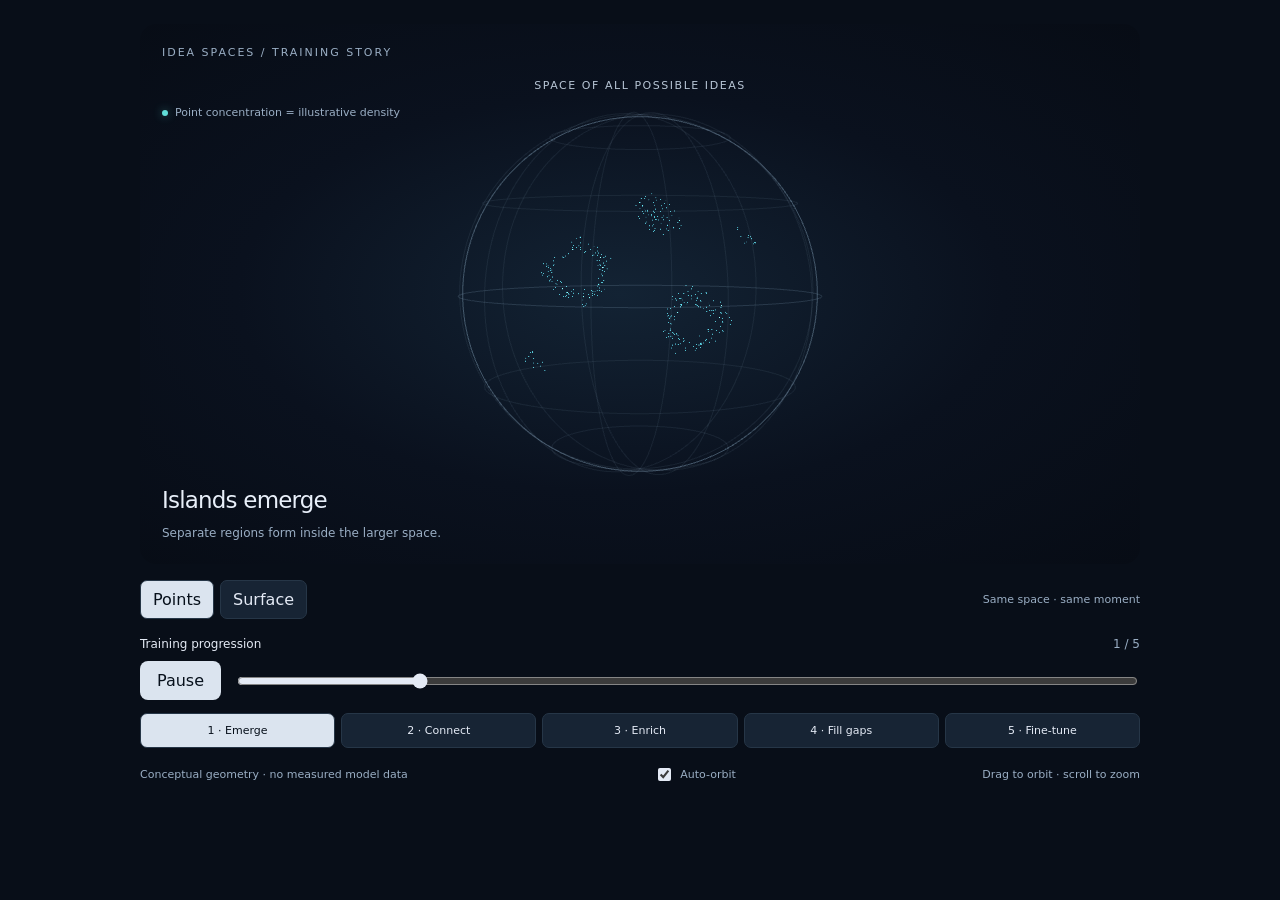
==== index.html @ 0f0f8c0e "Add interactive idea-space visualizer and training studies" ====
<!doctype html>
<html lang="en">
  <head>
    <meta charset="utf-8" />
    <meta name="viewport" content="width=device-width, initial-scale=1" />
    <title>Idea Space — a visual language for model reach</title>
    <meta
      name="description"
      content="An interactive 3D conceptual visualizer for model reach, training, and density. Explore a shared space through surfaces and point clouds."
    />
    <link rel="stylesheet" href="src/styles.css" />
  </head>
  <body>
    <div id="idea-study">
      <div class="stage" id="scene">
        <div class="eyebrow">Idea spaces / training story</div>
        <div class="universe-label">SPACE OF ALL POSSIBLE IDEAS</div>
        <div class="legend">
          <span class="key"
            ><i></i><span id="view-legend">Model space · points</span></span
          >
        </div>
        <div class="annotation" id="label-a" hidden></div>
        <div class="annotation" id="label-b" hidden></div>
        <div class="chapter" id="chapter">Islands of possibility</div>
        <div class="event" id="event">
          Separate regions emerge within the larger space.
        </div>
        <span class="sr" id="description"
          >One conceptual model space in two interchangeable views. Five
          chapters show islands emerging, regions connecting, density increasing
          at fixed reach, one hole filling while another remains, and selective
          expansion and contraction during fine-tuning. Switch views without
          changing the camera or training position. Density is represented by
          point concentration or surface brightness. Drag to orbit, scroll to
          zoom, or use arrow keys while the training slider is focused.</span
        >
      </div>
      <div class="controls">
        <div class="view-switch" role="group" aria-label="Representation">
          <button type="button" id="points-view" aria-pressed="true">
            Points</button
          ><button type="button" id="surface-view" aria-pressed="false">
            Surface</button
          ><span>Same space · same moment</span>
        </div>
        <div class="timeline-head">
          <label for="training">Training progression</label
          ><span id="phase" aria-live="polite">Early training</span>
        </div>
        <div class="transport">
          <button type="button" id="play">Pause</button
          ><input
            id="training"
            aria-label="Illustrative training progression"
            type="range"
            min="0"
            max="1000"
            value="240"
          />
        </div>
        <div class="chapters" role="group" aria-label="Training chapters">
          <button type="button" data-chapter="0">1 · Emerge</button
          ><button type="button" data-chapter="1">2 · Connect</button
          ><button type="button" data-chapter="2">3 · Enrich</button
          ><button type="button" data-chapter="3">4 · Fill gaps</button
          ><button type="button" data-chapter="4">5 · Fine-tune</button>
        </div>
        <div class="footer">
          <span>Conceptual geometry · no measured model data</span
          ><label><input type="checkbox" id="rotate" checked />Auto-orbit</label
          ><span>Drag to orbit · scroll to zoom</span>
        </div>
      </div>
    </div>
    <script src="vendor/three/three.min.js"></script>
    <script src="src/app.js"></script>
  </body>
</html>
---- src/styles.css ----
* {
  box-sizing: border-box;
}
body {
  margin: 0;
  font-family: Inter, ui-sans-serif, system-ui, sans-serif;
  color: var(--foreground, #e4eaf5);
  background: transparent;
}
button,
input {
  font: inherit;
}
#idea-study {
  --ink: #e8eff9;
  --quiet: #9aaec4;
  --line: #283747;
  color: var(--ink);
}
.stage {
  position: relative;
  height: 540px;
  overflow: hidden;
  border-radius: 16px;
  background: radial-gradient(
    ellipse at 48% 50%,
    #132334 0%,
    #0a111e 52%,
    #070c15 100%
  );
  padding: 20px;
}
.stage canvas {
  position: absolute;
  inset: 0;
  width: 100%;
  height: 100%;
  touch-action: none;
  cursor: grab;
}
.stage canvas:active {
  cursor: grabbing;
}
.eyebrow {
  position: absolute;
  top: 22px;
  left: 22px;
  font-size: 11px;
  letter-spacing: 0.18em;
  text-transform: uppercase;
  color: var(--quiet);
  pointer-events: none;
}
.chapter {
  position: absolute;
  left: 22px;
  bottom: 51px;
  font-size: 23px;
  font-weight: 500;
  letter-spacing: -0.035em;
  pointer-events: none;
}
.event {
  position: absolute;
  left: 22px;
  right: 22px;
  bottom: 24px;
  color: var(--quiet);
  font-size: 12px;
  pointer-events: none;
}
.universe-label {
  position: absolute;
  top: 55px;
  left: 0;
  right: 0;
  text-align: center;
  font-size: 11px;
  letter-spacing: 0.14em;
  color: #b7c5d5;
  pointer-events: none;
}
.legend {
  display: flex;
  gap: 17px;
  flex-wrap: wrap;
  position: absolute;
  left: 22px;
  top: 82px;
  font-size: 11px;
  color: var(--quiet);
  pointer-events: none;
}
.key {
  display: inline-flex;
  align-items: center;
  gap: 7px;
}
.key i {
  display: inline-block;
  width: 6px;
  height: 6px;
  background: #61ded8;
  border-radius: 50%;
  box-shadow: 0 0 10px #61ded877;
}
.view-switch {
  display: flex;
  gap: 6px;
  align-items: center;
  margin-bottom: 18px;
}
.view-switch button,
.chapters button {
  font: inherit;
  color: var(--foreground, #e4eaf5);
  background: var(--secondary, #172434);
  border: 1px solid var(--border, #263647);
  border-radius: 7px;
  padding: 9px 12px;
  cursor: pointer;
}
.view-switch button[aria-pressed="true"],
.chapters button[aria-pressed="true"] {
  background: var(--primary, #dbe4ef);
  color: var(--primary-foreground, #07101b);
}
.view-switch span {
  margin-left: auto;
  font-size: 11px;
  color: var(--muted-foreground, #95a3b6);
}
.chapters {
  display: flex;
  gap: 6px;
  flex-wrap: wrap;
  margin-top: 13px;
}
.chapters button {
  flex: 1;
  font-size: 11px;
  padding: 10px 8px;
  white-space: nowrap;
}
.annotation {
  position: absolute;
  pointer-events: none;
  font-size: 11px;
  padding: 5px 8px;
  border-radius: 5px;
  background: #0b1724e8;
  color: #d8eef7;
  transform: translate(-50%, -50%);
  border: 1px solid #45607488;
  white-space: nowrap;
}
.point-control {
  display: flex;
  gap: 14px;
  align-items: center;
  font-size: 12px;
  color: var(--foreground, #e4eaf5);
  margin-top: 18px;
}
.point-control input {
  flex: 1;
  min-width: 0;
  accent-color: var(--foreground, #dbe4ef);
}
.point-control span {
  font-variant-numeric: tabular-nums;
  min-width: 24px;
}
.density-control {
  display: flex;
  align-items: center;
  justify-content: space-between;
  gap: 10px;
  flex-wrap: wrap;
  font-size: 12px;
  margin-top: 17px;
  color: var(--foreground, #e4eaf5);
}
.density-control label {
  display: flex;
  gap: 6px;
  align-items: center;
}
.density-control span {
  color: var(--muted-foreground, #95a3b6);
  font-size: 11px;
}
.controls {
  padding: 16px 0 0;
  color: var(--foreground, #e4eaf5);
}
.timeline-head {
  display: flex;
  align-items: center;
  justify-content: space-between;
  gap: 12px;
  font-size: 12px;
  margin-bottom: 10px;
}
.timeline-head span:last-child {
  font-variant-numeric: tabular-nums;
  color: var(--muted-foreground, #95a3b6);
}
.transport {
  display: flex;
  gap: 14px;
  align-items: center;
}
.transport button {
  color: var(--primary-foreground, #0b111c);
  background: var(--primary, #dbe4ef);
  border: 0;
  border-radius: 8px;
  padding: 10px 14px;
  min-width: 81px;
  cursor: pointer;
}
.transport input {
  width: 100%;
  min-width: 0;
  accent-color: var(--foreground, #dbe4ef);
}
.ticks {
  display: flex;
  justify-content: space-between;
  margin: 9px 0 0 95px;
  color: var(--muted-foreground, #95a3b6);
  font-size: 11px;
}
.footer {
  display: flex;
  gap: 12px;
  justify-content: space-between;
  align-items: center;
  flex-wrap: wrap;
  color: var(--muted-foreground, #95a3b6);
  font-size: 11px;
  margin-top: 17px;
}
.footer label {
  display: flex;
  align-items: center;
  gap: 6px;
}
.footer input {
  accent-color: var(--foreground, #dbe4ef);
}
.error {
  position: absolute;
  inset: 140px 24px auto;
  line-height: 1.5;
}
.sr {
  position: absolute;
  width: 1px;
  height: 1px;
  overflow: hidden;
  clip: rect(0, 0, 0, 0);
}
@media (max-width: 440px) {
  .stage {
    height: 480px;
  }
  .chapter {
    font-size: 21px;
  }
  .event {
    bottom: 19px;
    max-width: 280px;
    line-height: 1.5;
  }
  .chapter {
    bottom: 65px;
  }
  .legend {
    top: 78px;
  }
  .universe-label {
    top: 51px;
  }
  .footer {
    gap: 9px;
  }
  .ticks {
    font-size: 10px;
  }
}

:root {
  color-scheme: dark;
  --background: #080e18;
  --foreground: #e4eaf5;
  --muted-foreground: #9aaec4;
  --primary: #dbe4ef;
  --primary-foreground: #07101b;
  --secondary: #172434;
  --border: #263647;
}
body {
  background: var(--background);
  padding: 24px 16px;
}
#idea-study {
  max-width: 1000px;
  margin: 0 auto;
}
@media (max-width: 440px) {
  body {
    padding: 12px 8px;
  }
}
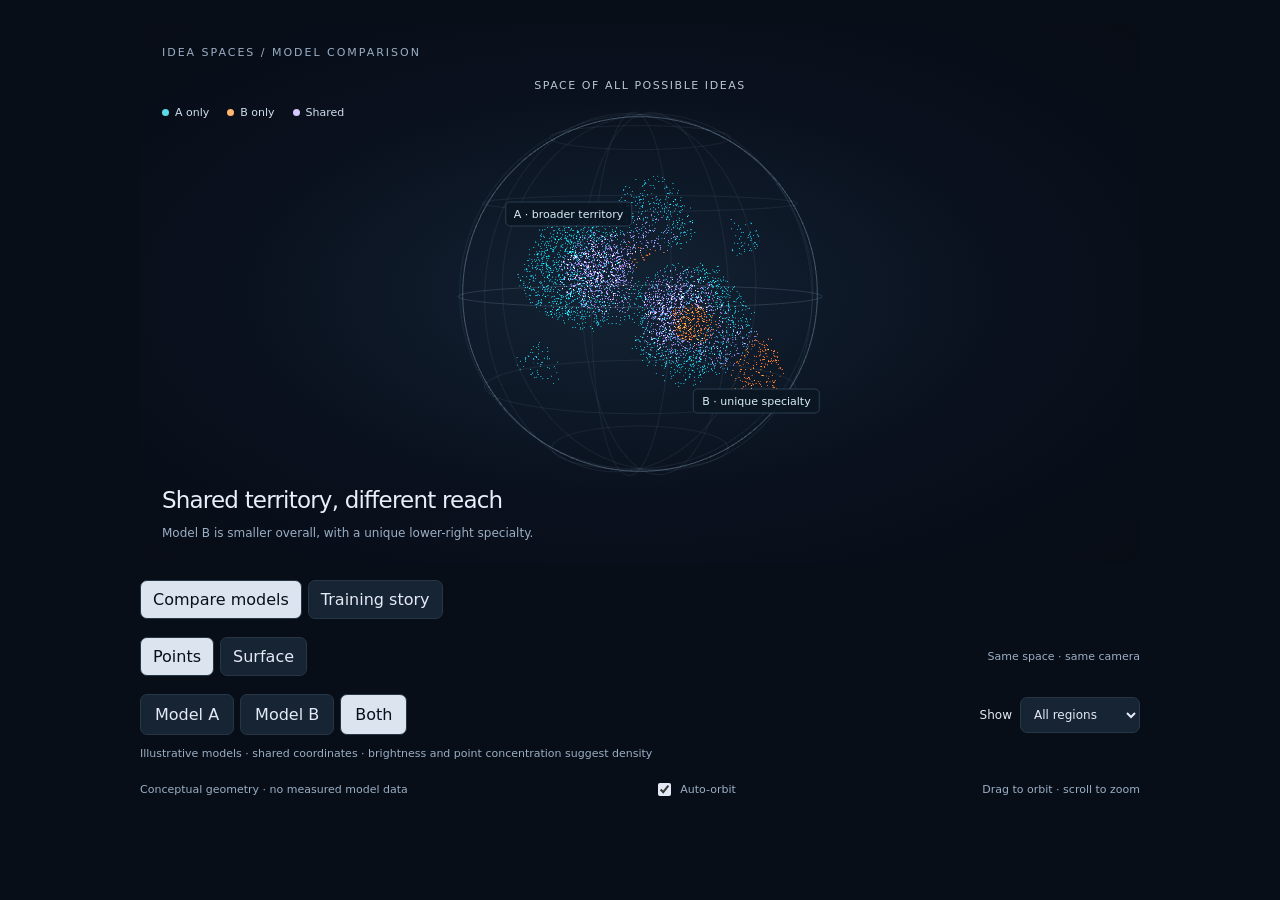
==== commit 09c27083: "Add model comparison with shared and unique idea regions" ====
--- a/index.html
+++ b/index.html
@@ -20,6 +20,11 @@
             ><i></i><span id="view-legend">Model space · points</span></span
           >
         </div>
+        <div class="model-legend" id="model-legend">
+          <span><i class="swatch-a"></i>A only</span
+          ><span><i class="swatch-b"></i>B only</span
+          ><span><i class="swatch-shared"></i>Shared</span>
+        </div>
         <div class="annotation" id="label-a" hidden></div>
         <div class="annotation" id="label-b" hidden></div>
         <div class="chapter" id="chapter">Islands of possibility</div>
@@ -27,7 +32,9 @@
           Separate regions emerge within the larger space.
         </div>
         <span class="sr" id="description"
-          >One conceptual model space in two interchangeable views. Five
+          >Compare two fictional models in Points or Surface views. Model A has
+          broader reach; Model B has a unique specialty. Filter shared reach or
+          either model’s unique territory. The training story offers five
           chapters show islands emerging, regions connecting, density increasing
           at fixed reach, one hole filling while another remains, and selective
           expansion and contraction during fine-tuning. Switch views without
@@ -37,34 +44,66 @@
         >
       </div>
       <div class="controls">
+        <div class="view-switch" role="group" aria-label="Experience">
+          <button type="button" id="comparison-mode" aria-pressed="true">
+            Compare models</button
+          ><button type="button" id="training-mode" aria-pressed="false">
+            Training story
+          </button>
+        </div>
         <div class="view-switch" role="group" aria-label="Representation">
           <button type="button" id="points-view" aria-pressed="true">
             Points</button
           ><button type="button" id="surface-view" aria-pressed="false">
             Surface</button
-          ><span>Same space · same moment</span>
+          ><span>Same space · same camera</span>
         </div>
-        <div class="timeline-head">
-          <label for="training">Training progression</label
-          ><span id="phase" aria-live="polite">Early training</span>
+        <div id="comparison-controls">
+          <div class="model-switch" role="group" aria-label="Model selection">
+            <button type="button" data-model="a" aria-pressed="false">
+              Model A</button
+            ><button type="button" data-model="b" aria-pressed="false">
+              Model B</button
+            ><button type="button" data-model="both" aria-pressed="true">
+              Both</button
+            ><label for="region-filter"
+              >Show
+              <select id="region-filter">
+                <option value="all">All regions</option>
+                <option value="2">Shared reach</option>
+                <option value="0">A only</option>
+                <option value="1">B only</option>
+              </select></label
+            >
+          </div>
+          <p class="comparison-note">
+            Illustrative models · shared coordinates · brightness and point
+            concentration suggest density
+          </p>
         </div>
-        <div class="transport">
-          <button type="button" id="play">Pause</button
-          ><input
-            id="training"
-            aria-label="Illustrative training progression"
-            type="range"
-            min="0"
-            max="1000"
-            value="240"
-          />
-        </div>
-        <div class="chapters" role="group" aria-label="Training chapters">
-          <button type="button" data-chapter="0">1 · Emerge</button
-          ><button type="button" data-chapter="1">2 · Connect</button
-          ><button type="button" data-chapter="2">3 · Enrich</button
-          ><button type="button" data-chapter="3">4 · Fill gaps</button
-          ><button type="button" data-chapter="4">5 · Fine-tune</button>
+        <div id="training-controls" hidden>
+          <div class="timeline-head">
+            <label for="training">Training progression</label
+            ><span id="phase" aria-live="polite">Early training</span>
+          </div>
+          <div class="transport">
+            <button type="button" id="play">Pause</button
+            ><input
+              id="training"
+              aria-label="Illustrative training progression"
+              type="range"
+              min="0"
+              max="1000"
+              value="160"
+            />
+          </div>
+          <div class="chapters" role="group" aria-label="Training chapters">
+            <button type="button" data-chapter="0">1 · Emerge</button
+            ><button type="button" data-chapter="1">2 · Connect</button
+            ><button type="button" data-chapter="2">3 · Enrich</button
+            ><button type="button" data-chapter="3">4 · Fill gaps</button
+            ><button type="button" data-chapter="4">5 · Fine-tune</button>
+          </div>
         </div>
         <div class="footer">
           <span>Conceptual geometry · no measured model data</span
@@ -74,6 +113,7 @@
       </div>
     </div>
     <script src="vendor/three/three.min.js"></script>
+    <script src="src/comparison.js"></script>
     <script src="src/app.js"></script>
   </body>
 </html>
--- a/src/styles.css
+++ b/src/styles.css
@@ -314,3 +314,92 @@
     padding: 12px 8px;
   }
 }
+[hidden] {
+  display: none !important;
+}
+.model-switch {
+  display: flex;
+  align-items: center;
+  gap: 6px;
+  flex-wrap: wrap;
+}
+.model-switch button {
+  border: 1px solid var(--border);
+  background: var(--secondary);
+  color: var(--foreground);
+  border-radius: 7px;
+  padding: 10px 14px;
+  cursor: pointer;
+}
+.model-switch button[aria-pressed="true"] {
+  background: var(--primary);
+  color: var(--primary-foreground);
+}
+.model-switch label {
+  margin-left: auto;
+  display: flex;
+  gap: 8px;
+  align-items: center;
+  font-size: 12px;
+}
+.model-switch select {
+  background: var(--secondary);
+  color: var(--foreground);
+  border: 1px solid var(--border);
+  border-radius: 7px;
+  padding: 9px;
+  font: inherit;
+}
+.comparison-note {
+  color: var(--muted-foreground);
+  font-size: 11px;
+  line-height: 1.5;
+}
+.model-legend {
+  position: absolute;
+  left: 22px;
+  top: 82px;
+  display: flex;
+  gap: 18px;
+  font-size: 11px;
+  color: #cfdeed;
+  pointer-events: none;
+}
+.model-legend span {
+  display: flex;
+  align-items: center;
+  gap: 6px;
+}
+.model-legend i {
+  width: 7px;
+  height: 7px;
+  border-radius: 50%;
+}
+.swatch-a {
+  background: #59dbe8;
+}
+.swatch-b {
+  background: #ffb66e;
+}
+.swatch-shared {
+  background: #d6c9ff;
+}
+@media (max-width: 440px) {
+  .model-switch label {
+    margin-left: 0;
+    width: 100%;
+    margin-top: 5px;
+  }
+  .model-legend {
+    top: 80px;
+  }
+  .stage .event {
+    max-width: 310px;
+  }
+  .stage .chapter {
+    font-size: 19px;
+  }
+  .view-switch {
+    flex-wrap: wrap;
+  }
+}
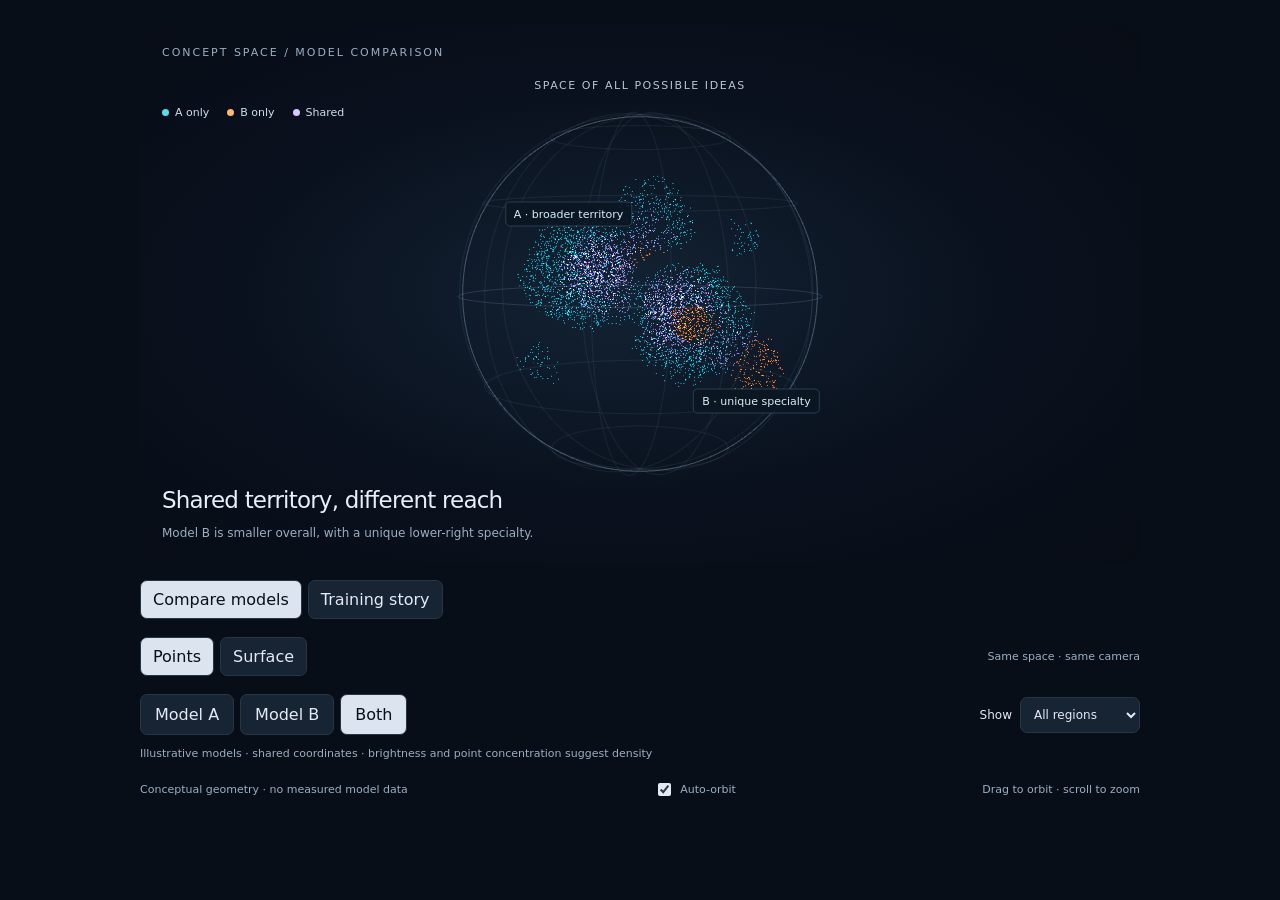
==== commit ce3337fb: "Rename project to Concept Space" ====
--- a/index.html
+++ b/index.html
@@ -3,7 +3,7 @@
   <head>
     <meta charset="utf-8" />
     <meta name="viewport" content="width=device-width, initial-scale=1" />
-    <title>Idea Space — a visual language for model reach</title>
+    <title>Concept Space — a visual language for model reach</title>
     <meta
       name="description"
       content="An interactive 3D conceptual visualizer for model reach, training, and density. Explore a shared space through surfaces and point clouds."
@@ -13,7 +13,7 @@
   <body>
     <div id="idea-study">
       <div class="stage" id="scene">
-        <div class="eyebrow">Idea spaces / training story</div>
+        <div class="eyebrow">Concept Space / training story</div>
         <div class="universe-label">SPACE OF ALL POSSIBLE IDEAS</div>
         <div class="legend">
           <span class="key"
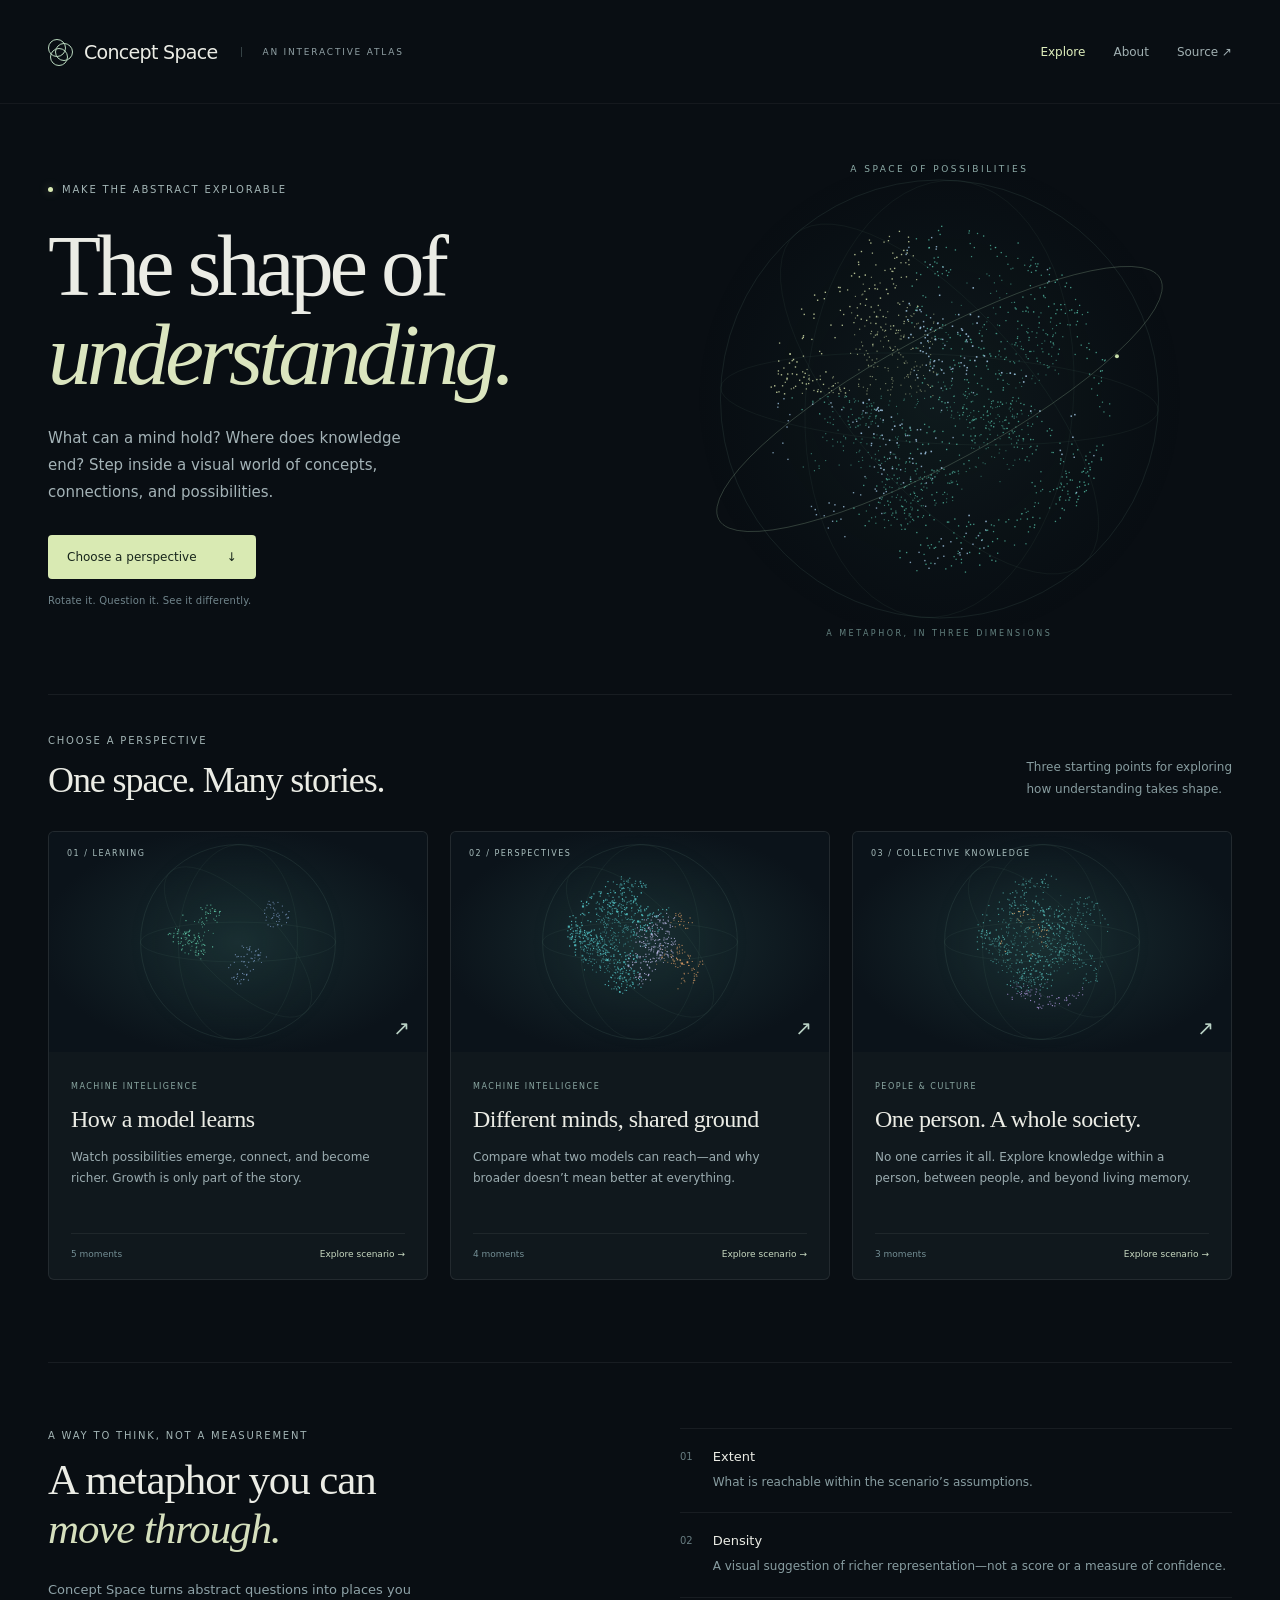
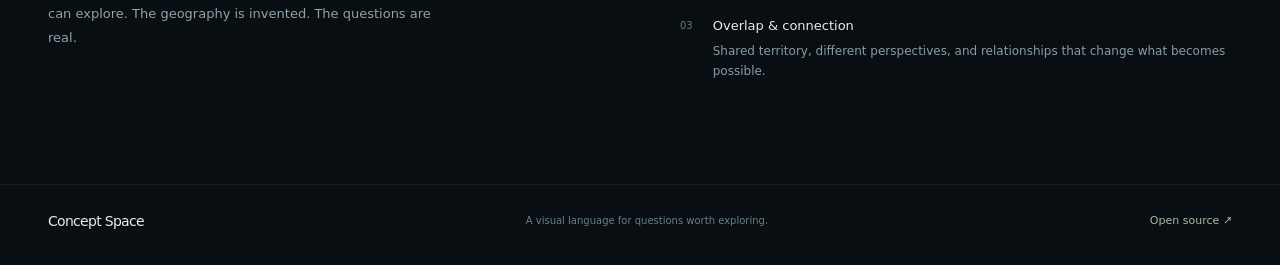
==== commit 983c5645: "Build the Concept Space exhibit with guided scenarios and collective knowledge" ====
--- a/index.html
+++ b/index.html
@@ -3,117 +3,407 @@
   <head>
     <meta charset="utf-8" />
     <meta name="viewport" content="width=device-width, initial-scale=1" />
-    <title>Concept Space — a visual language for model reach</title>
+    <meta name="theme-color" content="#090e13" />
+    <title>Concept Space — explore the shape of understanding</title>
     <meta
       name="description"
-      content="An interactive 3D conceptual visualizer for model reach, training, and density. Explore a shared space through surfaces and point clouds."
+      content="An interactive atlas of concepts, learning, and collective knowledge. Explore three-dimensional stories through surfaces and point clouds."
     />
     <link rel="stylesheet" href="src/styles.css" />
+    <link rel="stylesheet" href="src/site.css" />
   </head>
   <body>
-    <div id="idea-study">
-      <div class="stage" id="scene">
-        <div class="eyebrow">Concept Space / training story</div>
-        <div class="universe-label">SPACE OF ALL POSSIBLE IDEAS</div>
-        <div class="legend">
-          <span class="key"
-            ><i></i><span id="view-legend">Model space · points</span></span
+    <a class="skip-link" href="#main-content">Skip to content</a>
+    <header class="site-header">
+      <a href="#explore" class="brand" aria-label="Concept Space home"
+        ><span class="brand-mark" aria-hidden="true"><i></i><i></i><i></i></span
+        >Concept Space<span class="brand-note">AN INTERACTIVE ATLAS</span></a
+      >
+      <nav aria-label="Main navigation">
+        <a href="#explore" id="explore-nav" aria-current="page">Explore</a
+        ><a href="#about">About</a
+        ><a
+          href="https://github.com/shiftynick/concept-space"
+          target="_blank"
+          rel="noopener"
+          >Source <span aria-hidden="true">↗</span></a
+        >
+      </nav>
+    </header>
+    <main id="main-content">
+      <section id="explore-screen">
+        <div class="hero">
+          <div class="hero-copy">
+            <p class="kicker"><span></span>MAKE THE ABSTRACT EXPLORABLE</p>
+            <h1>The shape of<br /><em>understanding.</em></h1>
+            <p class="hero-deck">
+              What can a mind hold? Where does knowledge end? Step inside a
+              visual world of concepts, connections, and possibilities.
+            </p>
+            <a class="primary-link" href="#scenarios"
+              >Choose a perspective <span aria-hidden="true">↓</span></a
+            >
+            <p class="hero-note">Rotate it. Question it. See it differently.</p>
+          </div>
+          <div class="hero-art">
+            <canvas
+              id="hero-cloud"
+              role="img"
+              aria-label="A rotating conceptual universe of irregular luminous points"
+            ></canvas
+            ><span class="art-label">A SPACE OF POSSIBILITIES</span
+            ><span class="art-coordinate">A METAPHOR, IN THREE DIMENSIONS</span>
+          </div>
+        </div>
+        <section
+          class="collection"
+          id="scenarios"
+          aria-labelledby="collection-title"
+        >
+          <div class="section-heading">
+            <div>
+              <p class="kicker">CHOOSE A PERSPECTIVE</p>
+              <h2 id="collection-title">One space. Many stories.</h2>
+            </div>
+            <p>
+              Three starting points for exploring<br />how understanding takes
+              shape.
+            </p>
+          </div>
+          <div class="scenario-grid">
+            <a href="#training" class="scenario-card" data-scenario="training"
+              ><div class="card-art">
+                <canvas
+                  data-art="training"
+                  role="img"
+                  aria-label="Separate regions expanding and connecting"
+                ></canvas
+                ><span class="card-index">01 / LEARNING</span
+                ><span class="card-arrow" aria-hidden="true">↗</span>
+              </div>
+              <div class="card-copy">
+                <span class="card-domain">MACHINE INTELLIGENCE</span>
+                <h3>How a model learns</h3>
+                <p>
+                  Watch possibilities emerge, connect, and become richer. Growth
+                  is only part of the story.
+                </p>
+                <span class="card-meta"
+                  >5 moments <span>Explore scenario →</span></span
+                >
+              </div></a
+            >
+            <a
+              href="#comparison"
+              class="scenario-card"
+              data-scenario="comparison"
+              ><div class="card-art">
+                <canvas
+                  data-art="comparison"
+                  role="img"
+                  aria-label="Overlapping cyan and amber concept clouds"
+                ></canvas
+                ><span class="card-index">02 / PERSPECTIVES</span
+                ><span class="card-arrow" aria-hidden="true">↗</span>
+              </div>
+              <div class="card-copy">
+                <span class="card-domain">MACHINE INTELLIGENCE</span>
+                <h3>Different minds, shared ground</h3>
+                <p>
+                  Compare what two models can reach—and why broader doesn’t mean
+                  better at everything.
+                </p>
+                <span class="card-meta"
+                  >4 moments <span>Explore scenario →</span></span
+                >
+              </div></a
+            >
+            <a href="#society" class="scenario-card" data-scenario="society"
+              ><div class="card-art">
+                <canvas
+                  data-art="society"
+                  role="img"
+                  aria-label="An amber individual region within a larger teal collective cloud"
+                ></canvas
+                ><span class="card-index">03 / COLLECTIVE KNOWLEDGE</span
+                ><span class="card-arrow" aria-hidden="true">↗</span>
+              </div>
+              <div class="card-copy">
+                <span class="card-domain">PEOPLE &amp; CULTURE</span>
+                <h3>One person. A whole society.</h3>
+                <p>
+                  No one carries it all. Explore knowledge within a person,
+                  between people, and beyond living memory.
+                </p>
+                <span class="card-meta"
+                  >3 moments <span>Explore scenario →</span></span
+                >
+              </div></a
+            >
+          </div>
+        </section>
+        <section class="about-section" id="about" aria-labelledby="about-title">
+          <div>
+            <p class="kicker">A WAY TO THINK, NOT A MEASUREMENT</p>
+            <h2 id="about-title">
+              A metaphor you can<br /><em>move through.</em>
+            </h2>
+            <p>
+              Concept Space turns abstract questions into places you can
+              explore. The geography is invented. The questions are real.
+            </p>
+          </div>
+          <div class="reading-key">
+            <div>
+              <span>01</span>
+              <section>
+                <h3>Extent</h3>
+                <p>What is reachable within the scenario’s assumptions.</p>
+              </section>
+            </div>
+            <div>
+              <span>02</span>
+              <section>
+                <h3>Density</h3>
+                <p>
+                  A visual suggestion of richer representation—not a score or a
+                  measure of confidence.
+                </p>
+              </section>
+            </div>
+            <div>
+              <span>03</span>
+              <section>
+                <h3>Overlap &amp; connection</h3>
+                <p>
+                  Shared territory, different perspectives, and relationships
+                  that change what becomes possible.
+                </p>
+              </section>
+            </div>
+          </div>
+        </section>
+      </section>
+      <section id="viewer-screen" hidden aria-label="Scenario explorer">
+        <div class="viewer-heading">
+          <div>
+            <a class="back-link" href="#explore">← All perspectives</a>
+            <p class="kicker" id="scenario-category">MACHINE INTELLIGENCE</p>
+            <h1 id="scenario-title">How a model learns</h1>
+          </div>
+          <label class="scenario-picker"
+            >Change perspective<select id="scenario-picker">
+              <option value="training">How a model learns</option>
+              <option value="comparison">Different minds, shared ground</option>
+              <option value="society">One person. A whole society.</option>
+            </select></label
           >
         </div>
-        <div class="model-legend" id="model-legend">
-          <span><i class="swatch-a"></i>A only</span
-          ><span><i class="swatch-b"></i>B only</span
-          ><span><i class="swatch-shared"></i>Shared</span>
+        <div class="viewer-grid">
+          <div id="idea-study">
+            <div class="stage" id="scene">
+              <div class="eyebrow">Concept Space / training story</div>
+              <div class="universe-label">THE SPACE OF POSSIBLE CONCEPTS</div>
+              <div class="legend">
+                <span class="key"
+                  ><i></i
+                  ><span id="view-legend">Model space · points</span></span
+                >
+              </div>
+              <div class="model-legend" id="model-legend">
+                <span><i class="swatch-a"></i>A only</span
+                ><span><i class="swatch-b"></i>B only</span
+                ><span><i class="swatch-shared"></i>Shared</span>
+              </div>
+              <div class="annotation" id="label-a" hidden></div>
+              <div class="annotation" id="label-b" hidden></div>
+              <div class="chapter" id="chapter">Islands of possibility</div>
+              <div class="event" id="event">
+                Separate regions emerge within the larger space.
+              </div>
+              <span class="sr" id="description"
+                >Explore conceptual reach in Points or Surface views. Model
+                Training shows five illustrative changes during learning. Model
+                Comparison contrasts two fictional models. One Person / Society
+                separates individual knowledge, a living collective, and
+                external memory. The geometry is a metaphor, not measured data.
+                Drag to orbit, scroll to zoom, and use the labeled controls to
+                explore.</span
+              >
+            </div>
+            <div class="controls">
+              <div
+                class="view-switch"
+                role="group"
+                aria-label="Experience"
+                hidden
+              >
+                <button type="button" id="comparison-mode" aria-pressed="true">
+                  Compare models</button
+                ><button type="button" id="training-mode" aria-pressed="false">
+                  Training story
+                </button>
+              </div>
+              <div class="view-switch" role="group" aria-label="Representation">
+                <button type="button" id="points-view" aria-pressed="true">
+                  Points</button
+                ><button type="button" id="surface-view" aria-pressed="false">
+                  Surface</button
+                ><span>Same space · same camera</span>
+              </div>
+              <div id="comparison-controls">
+                <div
+                  class="model-switch"
+                  role="group"
+                  aria-label="Model selection"
+                >
+                  <button type="button" data-model="a" aria-pressed="false">
+                    Model A</button
+                  ><button type="button" data-model="b" aria-pressed="false">
+                    Model B</button
+                  ><button type="button" data-model="both" aria-pressed="true">
+                    Both</button
+                  ><label for="region-filter"
+                    >Show
+                    <select id="region-filter">
+                      <option value="all">All regions</option>
+                      <option value="2">Shared reach</option>
+                      <option value="0">A only</option>
+                      <option value="1">B only</option>
+                    </select></label
+                  >
+                </div>
+                <p class="comparison-note">
+                  Illustrative models · shared coordinates · brightness and
+                  point concentration suggest density
+                </p>
+              </div>
+              <div id="society-controls" hidden>
+                <div
+                  class="model-switch"
+                  role="group"
+                  aria-label="Knowledge scope"
+                >
+                  <button type="button" data-scope="person" aria-pressed="true">
+                    One person</button
+                  ><button
+                    type="button"
+                    data-scope="society"
+                    aria-pressed="false"
+                  >
+                    Society</button
+                  ><button type="button" data-scope="both" aria-pressed="false">
+                    Together
+                  </button>
+                </div>
+                <label class="memory-toggle"
+                  ><input id="external-memory" type="checkbox" />Include
+                  external memory
+                  <span>Records, tools &amp; institutions</span></label
+                >
+              </div>
+              <div id="training-controls" hidden>
+                <div class="timeline-head">
+                  <label for="training">Training progression</label
+                  ><span id="phase" aria-live="polite">Early training</span>
+                </div>
+                <div class="transport">
+                  <button type="button" id="play">Pause</button
+                  ><input
+                    id="training"
+                    aria-label="Illustrative training progression"
+                    type="range"
+                    min="0"
+                    max="1000"
+                    value="160"
+                  />
+                </div>
+                <div
+                  class="chapters"
+                  role="group"
+                  aria-label="Training chapters"
+                >
+                  <button type="button" data-chapter="0">1 · Emerge</button
+                  ><button type="button" data-chapter="1">2 · Connect</button
+                  ><button type="button" data-chapter="2">3 · Enrich</button
+                  ><button type="button" data-chapter="3">4 · Fill gaps</button
+                  ><button type="button" data-chapter="4">5 · Fine-tune</button>
+                </div>
+              </div>
+              <div class="footer">
+                <span>Illustrative, not measured</span
+                ><label
+                  ><input
+                    type="checkbox"
+                    id="rotate"
+                    checked
+                  />Auto-orbit</label
+                ><span>Drag to orbit · scroll to zoom</span>
+              </div>
+            </div>
+          </div>
+          <aside class="story-panel" aria-label="Scenario guide">
+            <div class="story-topline">
+              <span class="kicker">A GUIDED PERSPECTIVE</span
+              ><span id="story-count">01 / 05</span>
+            </div>
+            <h2 id="story-title">Islands emerge</h2>
+            <p id="story-copy"></p>
+            <div class="story-actions">
+              <button type="button" id="story-play" class="primary-link">
+                Play story <span aria-hidden="true">▶</span></button
+              ><button
+                type="button"
+                id="story-next"
+                class="next-button"
+                aria-label="Next story moment"
+              >
+                →
+              </button>
+            </div>
+            <div
+              id="story-steps"
+              class="story-steps"
+              role="group"
+              aria-label="Story moments"
+            ></div>
+            <div class="notice">
+              <span class="kicker">LOOK CLOSER</span>
+              <p id="story-notice"></p>
+            </div>
+            <button type="button" id="free-explore" class="text-button">
+              Explore freely ↗
+            </button>
+            <details class="assumptions">
+              <summary>How to read this scene</summary>
+              <p id="scenario-assumptions"></p>
+              <p>
+                These shapes are illustrative. Their sizes, positions, and
+                densities are not measurements.
+              </p>
+            </details>
+          </aside>
         </div>
-        <div class="annotation" id="label-a" hidden></div>
-        <div class="annotation" id="label-b" hidden></div>
-        <div class="chapter" id="chapter">Islands of possibility</div>
-        <div class="event" id="event">
-          Separate regions emerge within the larger space.
+        <div class="viewer-end">
+          <span>There’s more than one way to see it.</span
+          ><a href="#explore">Choose another perspective →</a>
         </div>
-        <span class="sr" id="description"
-          >Compare two fictional models in Points or Surface views. Model A has
-          broader reach; Model B has a unique specialty. Filter shared reach or
-          either model’s unique territory. The training story offers five
-          chapters show islands emerging, regions connecting, density increasing
-          at fixed reach, one hole filling while another remains, and selective
-          expansion and contraction during fine-tuning. Switch views without
-          changing the camera or training position. Density is represented by
-          point concentration or surface brightness. Drag to orbit, scroll to
-          zoom, or use arrow keys while the training slider is focused.</span
-        >
-      </div>
-      <div class="controls">
-        <div class="view-switch" role="group" aria-label="Experience">
-          <button type="button" id="comparison-mode" aria-pressed="true">
-            Compare models</button
-          ><button type="button" id="training-mode" aria-pressed="false">
-            Training story
-          </button>
-        </div>
-        <div class="view-switch" role="group" aria-label="Representation">
-          <button type="button" id="points-view" aria-pressed="true">
-            Points</button
-          ><button type="button" id="surface-view" aria-pressed="false">
-            Surface</button
-          ><span>Same space · same camera</span>
-        </div>
-        <div id="comparison-controls">
-          <div class="model-switch" role="group" aria-label="Model selection">
-            <button type="button" data-model="a" aria-pressed="false">
-              Model A</button
-            ><button type="button" data-model="b" aria-pressed="false">
-              Model B</button
-            ><button type="button" data-model="both" aria-pressed="true">
-              Both</button
-            ><label for="region-filter"
-              >Show
-              <select id="region-filter">
-                <option value="all">All regions</option>
-                <option value="2">Shared reach</option>
-                <option value="0">A only</option>
-                <option value="1">B only</option>
-              </select></label
-            >
-          </div>
-          <p class="comparison-note">
-            Illustrative models · shared coordinates · brightness and point
-            concentration suggest density
-          </p>
-        </div>
-        <div id="training-controls" hidden>
-          <div class="timeline-head">
-            <label for="training">Training progression</label
-            ><span id="phase" aria-live="polite">Early training</span>
-          </div>
-          <div class="transport">
-            <button type="button" id="play">Pause</button
-            ><input
-              id="training"
-              aria-label="Illustrative training progression"
-              type="range"
-              min="0"
-              max="1000"
-              value="160"
-            />
-          </div>
-          <div class="chapters" role="group" aria-label="Training chapters">
-            <button type="button" data-chapter="0">1 · Emerge</button
-            ><button type="button" data-chapter="1">2 · Connect</button
-            ><button type="button" data-chapter="2">3 · Enrich</button
-            ><button type="button" data-chapter="3">4 · Fill gaps</button
-            ><button type="button" data-chapter="4">5 · Fine-tune</button>
-          </div>
-        </div>
-        <div class="footer">
-          <span>Conceptual geometry · no measured model data</span
-          ><label><input type="checkbox" id="rotate" checked />Auto-orbit</label
-          ><span>Drag to orbit · scroll to zoom</span>
-        </div>
-      </div>
-    </div>
+      </section>
+    </main>
+    <footer class="site-footer">
+      <a class="brand" href="#explore">Concept Space</a
+      ><span>A visual language for questions worth exploring.</span
+      ><a
+        href="https://github.com/shiftynick/concept-space"
+        target="_blank"
+        rel="noopener"
+        >Open source ↗</a
+      >
+    </footer>
     <script src="vendor/three/three.min.js"></script>
     <script src="src/comparison.js"></script>
+    <script src="src/society.js"></script>
     <script src="src/app.js"></script>
+    <script src="src/site.js"></script>
   </body>
 </html>
--- a/src/site.css
+++ b/src/site.css
@@ -0,0 +1,1211 @@
+:root {
+  --background: #090e13;
+  --foreground: #ebece5;
+  --muted-foreground: #92a5ab;
+  --primary: #d9eab3;
+  --primary-foreground: #152018;
+  --secondary: #152128;
+  --border: #2b383b;
+  --serif: Georgia, "Times New Roman", serif;
+}
+html {
+  scroll-behavior: smooth;
+  scroll-padding-top: 30px;
+}
+body {
+  padding: 0;
+  background: var(--background);
+  color: var(--foreground);
+  font-family: Inter, ui-sans-serif, system-ui, sans-serif;
+  -webkit-font-smoothing: antialiased;
+}
+a {
+  color: inherit;
+  text-decoration: none;
+}
+button,
+select,
+input {
+  font: inherit;
+}
+button,
+a,
+input,
+select,
+summary {
+  -webkit-tap-highlight-color: transparent;
+}
+button:focus-visible,
+a:focus-visible,
+input:focus-visible,
+select:focus-visible,
+summary:focus-visible {
+  outline: 2px solid #d9eab3;
+  outline-offset: 5px;
+}
+.skip-link {
+  position: absolute;
+  left: 20px;
+  top: -60px;
+  z-index: 20;
+  background: #d9eab3;
+  color: #152018;
+  padding: 12px;
+}
+.skip-link:focus {
+  top: 10px;
+}
+.site-header,
+main,
+.site-footer {
+  max-width: 1320px;
+  margin: auto;
+  padding-left: 48px;
+  padding-right: 48px;
+}
+.site-header {
+  height: 104px;
+  display: flex;
+  justify-content: space-between;
+  align-items: center;
+  border-bottom: 1px solid #ffffff0c;
+}
+.brand {
+  display: flex;
+  align-items: center;
+  gap: 12px;
+  font-size: 19px;
+  font-weight: 500;
+  letter-spacing: -0.7px;
+}
+.brand-note {
+  margin-left: 12px;
+  padding-left: 20px;
+  border-left: 1px solid #354245;
+  font-size: 9px;
+  letter-spacing: 1.8px;
+  color: #90a0a4;
+  font-weight: 400;
+}
+.brand-mark {
+  position: relative;
+  width: 24px;
+  height: 25px;
+  display: inline-block;
+}
+.brand-mark i {
+  position: absolute;
+  border: 1px solid #b9d8be;
+  width: 18px;
+  height: 18px;
+  border-radius: 50%;
+  left: 0;
+  top: 0;
+}
+.brand-mark i:nth-child(2) {
+  left: 7px;
+  top: 4px;
+}
+.brand-mark i:nth-child(3) {
+  left: 2px;
+  top: 9px;
+}
+.site-header nav {
+  display: flex;
+  gap: 28px;
+  font-size: 12px;
+  color: #a1b0b2;
+}
+.site-header nav a:hover {
+  color: #ecf2df;
+}
+.site-header nav [aria-current] {
+  color: #dfefbd;
+}
+.hero {
+  display: grid;
+  grid-template-columns: 1.04fr 1fr;
+  min-height: 590px;
+  align-items: center;
+  position: relative;
+}
+.hero-copy {
+  position: relative;
+  z-index: 1;
+  padding: 58px 0;
+}
+.kicker {
+  font-size: 10px;
+  line-height: 1.5;
+  letter-spacing: 1.8px;
+  font-weight: 500;
+  color: #a3b5b5;
+  text-transform: uppercase;
+}
+.hero .kicker {
+  display: flex;
+  gap: 9px;
+  align-items: center;
+}
+.hero .kicker span {
+  height: 5px;
+  width: 5px;
+  background: #d9eab3;
+  border-radius: 50%;
+  box-shadow: 0 0 10px #d9eab360;
+}
+h1,
+h2,
+h3,
+p {
+  margin-top: 0;
+}
+.hero h1 {
+  font-family: var(--serif);
+  font-weight: 400;
+  font-size: clamp(52px, 6.8vw, 91px);
+  line-height: 1.02;
+  letter-spacing: -4.4px;
+  margin: 25px 0 25px;
+}
+.hero h1 em {
+  font-weight: 400;
+  color: #dbe5bf;
+}
+.hero-deck {
+  font-size: 15px;
+  line-height: 1.8;
+  color: #a4b3b7;
+  max-width: 380px;
+  margin-bottom: 29px;
+}
+.primary-link {
+  display: inline-flex;
+  align-items: center;
+  justify-content: space-between;
+  gap: 30px;
+  background: #d9eab3;
+  color: #17251b;
+  border: 1px solid transparent;
+  border-radius: 4px;
+  padding: 14px 18px;
+  font-size: 12px;
+  cursor: pointer;
+  transition:
+    background 0.2s,
+    transform 0.2s;
+}
+.primary-link:hover {
+  background: #ecf6d4;
+  transform: translateY(-1px);
+}
+.hero-note {
+  color: #71858c;
+  font-size: 10px;
+  margin-top: 16px;
+  letter-spacing: 0.2px;
+}
+.hero-art {
+  position: relative;
+  height: 520px;
+  margin-right: -30px;
+  margin-left: -35px;
+}
+.hero-art canvas {
+  width: 100%;
+  height: 100%;
+  display: block;
+}
+.art-label,
+.art-coordinate {
+  position: absolute;
+  left: 0;
+  right: 0;
+  text-align: center;
+  pointer-events: none;
+  color: #8daba7;
+  font-size: 9px;
+  letter-spacing: 2.5px;
+}
+.art-label {
+  top: 25px;
+}
+.art-coordinate {
+  bottom: 21px;
+  font-size: 8px;
+  color: #63817f;
+}
+.collection {
+  padding: 38px 0 82px;
+  border-top: 1px solid #ffffff10;
+}
+.section-heading {
+  display: flex;
+  justify-content: space-between;
+  align-items: end;
+  gap: 30px;
+  margin-bottom: 30px;
+}
+.section-heading h2,
+.about-section h2 {
+  font-family: var(--serif);
+  font-weight: 400;
+  font-size: 36px;
+  letter-spacing: -1.1px;
+  margin: 12px 0 0;
+  line-height: 1.15;
+}
+.section-heading > p {
+  font-size: 12px;
+  line-height: 1.8;
+  color: #879c9f;
+  margin-bottom: 1px;
+}
+.scenario-grid {
+  display: grid;
+  grid-template-columns: repeat(3, minmax(0, 1fr));
+  gap: 22px;
+}
+.scenario-card {
+  display: block;
+  border: 1px solid #ffffff14;
+  border-radius: 6px;
+  overflow: hidden;
+  background: #10181d;
+  transition:
+    border-color 0.2s,
+    transform 0.2s;
+}
+.scenario-card:hover {
+  transform: translateY(-5px);
+  border-color: #8fa38277;
+}
+.card-art {
+  position: relative;
+  height: 220px;
+  background: radial-gradient(ellipse at 50% 50%, #182c30, #0b131a 74%);
+  overflow: hidden;
+}
+.card-art canvas {
+  width: 100%;
+  height: 100%;
+  display: block;
+}
+.card-index {
+  position: absolute;
+  top: 17px;
+  left: 18px;
+  font-size: 8px;
+  letter-spacing: 1.5px;
+  color: #a9bfbe;
+}
+.card-arrow {
+  position: absolute;
+  right: 17px;
+  bottom: 12px;
+  color: #bad2c5;
+  font-size: 20px;
+}
+.card-copy {
+  padding: 22px 22px 20px;
+}
+.card-domain {
+  color: #8aa7a2;
+  font-size: 8px;
+  letter-spacing: 1.5px;
+}
+.card-copy h3 {
+  font-family: var(--serif);
+  font-size: 24px;
+  letter-spacing: -0.5px;
+  line-height: 1.15;
+  font-weight: 400;
+  margin: 13px 0;
+}
+.card-copy p {
+  font-size: 12px;
+  color: #9bacb0;
+  line-height: 1.75;
+  min-height: 63px;
+  margin-bottom: 23px;
+}
+.card-meta {
+  border-top: 1px solid #ffffff10;
+  padding-top: 15px;
+  display: flex;
+  align-items: center;
+  justify-content: space-between;
+  gap: 8px;
+  font-size: 9px;
+  color: #738e94;
+}
+.card-meta > span {
+  color: #c8d9c1;
+}
+.about-section {
+  display: grid;
+  grid-template-columns: 1fr 1fr;
+  gap: 80px;
+  padding: 65px 0 82px;
+  border-top: 1px solid #ffffff10;
+}
+.about-section h2 {
+  font-size: 43px;
+  margin-bottom: 24px;
+}
+.about-section em {
+  color: #d5dfbd;
+  font-weight: 400;
+}
+.about-section > div > p:last-child {
+  color: #8fa3a8;
+  line-height: 1.85;
+  font-size: 13px;
+  max-width: 385px;
+}
+.reading-key > div {
+  display: flex;
+  gap: 20px;
+  border-top: 1px solid #ffffff10;
+  padding: 20px 0;
+}
+.reading-key > div > span {
+  font-size: 10px;
+  color: #677c80;
+  padding-top: 2px;
+}
+.reading-key h3 {
+  font-size: 13px;
+  font-weight: 500;
+  margin-bottom: 8px;
+}
+.reading-key p {
+  font-size: 12px;
+  line-height: 1.7;
+  color: #889da1;
+  margin: 0;
+}
+.site-footer {
+  display: flex;
+  align-items: center;
+  justify-content: space-between;
+  gap: 20px;
+  border-top: 1px solid #ffffff10;
+  padding-top: 28px;
+  padding-bottom: 36px;
+}
+.site-footer .brand {
+  font-size: 14px;
+}
+.site-footer > span {
+  color: #687f86;
+  font-size: 10px;
+}
+.site-footer > a:last-child {
+  color: #a9bba9;
+  font-size: 11px;
+}
+/* The exhibit puts the scene first, with a quiet narrative rail. */
+.viewer-heading {
+  display: flex;
+  justify-content: space-between;
+  gap: 24px;
+  align-items: end;
+  padding: 32px 0 28px;
+}
+.back-link {
+  color: #8fa5aa;
+  font-size: 11px;
+  display: inline-block;
+  margin-bottom: 27px;
+}
+.viewer-heading h1 {
+  font-family: var(--serif);
+  font-size: 43px;
+  letter-spacing: -1.4px;
+  line-height: 1.08;
+  font-weight: 400;
+  margin: 8px 0 0;
+}
+.viewer-heading .kicker {
+  font-size: 9px;
+  margin: 0;
+}
+.scenario-picker {
+  display: flex;
+  flex-direction: column;
+  gap: 8px;
+  font-size: 9px;
+  letter-spacing: 0.8px;
+  color: #799296;
+}
+.scenario-picker select {
+  background: #111d23;
+  border: 1px solid #2a3e43;
+  color: #c5d6d4;
+  border-radius: 4px;
+  padding: 11px;
+  font-size: 11px;
+  max-width: 230px;
+}
+.viewer-grid {
+  display: grid;
+  grid-template-columns: minmax(0, 1fr) 278px;
+  gap: 28px;
+  align-items: start;
+}
+#idea-study {
+  max-width: none;
+  min-width: 0;
+  width: 100%;
+  margin: 0;
+}
+.stage {
+  height: 550px;
+  border-radius: 6px;
+  background: radial-gradient(
+    ellipse at 50% 46%,
+    #142831 0,
+    #0c151d 65%,
+    #0a1219 100%
+  );
+  border: 1px solid #203039;
+  padding: 20px;
+}
+.stage .eyebrow {
+  font-size: 8px;
+  top: 20px;
+  left: 20px;
+  letter-spacing: 1.4px;
+}
+.stage .universe-label {
+  top: 49px;
+  font-size: 8px;
+  color: #7c9ba1;
+  letter-spacing: 1.8px;
+}
+.stage .legend,
+.stage .model-legend {
+  top: 72px;
+  left: 20px;
+  gap: 12px;
+  font-size: 9px;
+  flex-wrap: wrap;
+}
+.stage .chapter {
+  font-family: var(--serif);
+  font-size: 25px;
+  bottom: 51px;
+  left: 22px;
+  letter-spacing: -0.7px;
+}
+.stage .event {
+  font-size: 10px;
+  line-height: 1.6;
+  bottom: 20px;
+  color: #93adb3;
+  max-width: none;
+}
+.annotation {
+  font-size: 9px;
+  padding: 4px 7px;
+  background: #0a1723dc;
+  border: 1px solid #45607466;
+}
+.controls {
+  padding-top: 17px;
+}
+.controls .view-switch {
+  margin-bottom: 16px;
+  gap: 5px;
+}
+.view-switch button,
+.model-switch button {
+  font-size: 10px;
+  border-radius: 4px;
+  padding: 10px 14px;
+  min-height: 36px;
+}
+.view-switch span {
+  font-size: 9px;
+}
+.model-switch {
+  gap: 5px;
+}
+.model-switch label {
+  font-size: 10px;
+}
+.model-switch select {
+  font-size: 10px;
+  min-height: 36px;
+  border-radius: 4px;
+}
+.comparison-note {
+  font-size: 9px;
+  line-height: 1.7;
+  max-width: 530px;
+  margin-top: 11px;
+}
+.timeline-head {
+  font-size: 10px;
+}
+.transport button {
+  border-radius: 4px;
+  font-size: 10px;
+  min-width: 65px;
+  padding: 11px;
+}
+.transport input {
+  accent-color: #d9eab3;
+}
+.chapters {
+  display: none;
+}
+.footer {
+  font-size: 9px;
+  margin: 14px 0;
+  gap: 9px;
+}
+.footer label {
+  gap: 4px;
+}
+.memory-toggle {
+  font-size: 11px;
+  display: flex;
+  gap: 7px;
+  align-items: center;
+  flex-wrap: wrap;
+  margin-top: 14px;
+  color: #d1ded8;
+}
+.memory-toggle span {
+  font-size: 9px;
+  color: #79929a;
+  margin-left: auto;
+}
+.story-panel {
+  padding: 24px 0 0;
+  border-top: 1px solid #45594d;
+}
+.story-topline {
+  display: flex;
+  gap: 8px;
+  justify-content: space-between;
+  align-items: center;
+}
+.story-topline .kicker {
+  font-size: 8px;
+  letter-spacing: 1.3px;
+}
+.story-topline > span:last-child {
+  font-size: 9px;
+  color: #8ca088;
+  font-variant-numeric: tabular-nums;
+}
+.story-panel h2 {
+  font-family: var(--serif);
+  font-size: 28px;
+  line-height: 1.15;
+  font-weight: 400;
+  margin: 25px 0 15px;
+  letter-spacing: -0.6px;
+}
+.story-panel > p {
+  font-size: 12px;
+  line-height: 1.9;
+  color: #a2b4b5;
+  min-height: 105px;
+  margin-bottom: 24px;
+}
+.story-actions {
+  display: flex;
+  gap: 8px;
+}
+.story-actions .primary-link {
+  flex: 1;
+  font-size: 10px;
+  padding: 12px 14px;
+}
+.next-button {
+  width: 42px;
+  background: #162229;
+  color: #d3dfd2;
+  border: 1px solid #304047;
+  border-radius: 4px;
+  cursor: pointer;
+}
+.story-steps {
+  margin: 23px 0;
+}
+.story-step {
+  display: flex;
+  gap: 10px;
+  align-items: center;
+  width: 100%;
+  border: 0;
+  border-bottom: 1px solid #ffffff0a;
+  border-radius: 0;
+  background: transparent;
+  color: #839ca1;
+  text-align: left;
+  padding: 11px 0;
+  font-size: 10px;
+  cursor: pointer;
+}
+.story-step span {
+  font-size: 8px;
+  color: #4d6970;
+  min-width: 17px;
+  font-variant-numeric: tabular-nums;
+}
+.story-step[aria-pressed="true"] {
+  color: #d6e5b9;
+}
+.story-step[aria-pressed="true"] span {
+  color: #d6e5b9;
+}
+.notice {
+  padding: 15px;
+  border-left: 1px solid #78895d;
+  background: #bed99a06;
+}
+.notice .kicker {
+  font-size: 8px;
+  letter-spacing: 1.4px;
+  color: #b4c59e;
+}
+.notice p {
+  font-size: 11px;
+  line-height: 1.8;
+  margin: 10px 0 0;
+  color: #8fa7a9;
+}
+.text-button {
+  border: 0;
+  background: transparent;
+  color: #c4d6c0;
+  font-size: 10px;
+  padding: 18px 0;
+  cursor: pointer;
+}
+.assumptions {
+  border-top: 1px solid #ffffff14;
+  padding-top: 16px;
+  font-size: 10px;
+  color: #879fa3;
+  line-height: 1.8;
+}
+.assumptions summary {
+  cursor: pointer;
+  color: #b4c5c3;
+}
+.assumptions p {
+  margin-top: 12px;
+}
+.viewer-end {
+  display: flex;
+  justify-content: space-between;
+  gap: 15px;
+  padding: 33px 0 50px;
+  margin-top: 25px;
+  border-top: 1px solid #ffffff10;
+  font-size: 11px;
+  color: #748f93;
+}
+.viewer-end a {
+  color: #bfceb7;
+}
+@media (min-width: 1250px) {
+  .stage {
+    height: 600px;
+  }
+}
+@media (max-width: 1000px) {
+  .site-header,
+  main,
+  .site-footer {
+    padding-left: 28px;
+    padding-right: 28px;
+  }
+  .brand-note {
+    display: none;
+  }
+  .hero h1 {
+    font-size: 67px;
+    letter-spacing: -3.2px;
+  }
+  .hero {
+    min-height: 525px;
+  }
+  .hero-art {
+    height: 450px;
+    margin-right: -20px;
+    margin-left: -60px;
+  }
+  .hero-deck {
+    max-width: 320px;
+    font-size: 13px;
+  }
+  .scenario-grid {
+    gap: 14px;
+  }
+  .card-art {
+    height: 180px;
+  }
+  .card-copy {
+    padding: 18px 16px;
+  }
+  .card-copy h3 {
+    font-size: 21px;
+  }
+  .card-copy p {
+    min-height: 84px;
+    font-size: 11px;
+  }
+  .viewer-grid {
+    grid-template-columns: minmax(0, 1fr) 235px;
+    gap: 20px;
+  }
+  .stage {
+    height: 500px;
+  }
+  .story-panel {
+    padding-top: 18px;
+  }
+  .viewer-heading h1 {
+    font-size: 35px;
+  }
+  .scenario-picker select {
+    max-width: 180px;
+  }
+  .stage .chapter {
+    font-size: 23px;
+  }
+  .model-switch label {
+    margin-left: 0;
+    width: 100%;
+    margin-top: 5px;
+  }
+  .memory-toggle span {
+    margin-left: 0;
+  }
+  .card-meta > span {
+    font-size: 8px;
+  }
+  .section-heading h2 {
+    font-size: 32px;
+  }
+}
+@media (max-width: 760px) {
+  .hero {
+    grid-template-columns: 1fr 0.8fr;
+    min-height: 500px;
+  }
+  .hero h1 {
+    font-size: 54px;
+    letter-spacing: -2.7px;
+  }
+  .hero-art {
+    height: 400px;
+    margin-right: -20px;
+    margin-left: -80px;
+  }
+  .hero-copy {
+    padding: 46px 0;
+  }
+  .hero-deck {
+    max-width: 270px;
+    font-size: 12px;
+  }
+  .hero .kicker {
+    font-size: 8px;
+  }
+  .art-coordinate {
+    font-size: 6px;
+  }
+  .art-label {
+    font-size: 7px;
+  }
+  .scenario-grid {
+    grid-template-columns: 1fr;
+  }
+  .scenario-card {
+    display: grid;
+    grid-template-columns: 0.85fr 1fr;
+  }
+  .card-art {
+    height: 100%;
+    min-height: 235px;
+  }
+  .card-copy p {
+    min-height: 0;
+    font-size: 12px;
+  }
+  .card-copy h3 {
+    font-size: 26px;
+  }
+  .card-copy {
+    padding: 23px;
+  }
+  .card-meta > span {
+    font-size: 9px;
+  }
+  .about-section {
+    gap: 30px;
+  }
+  .about-section h2 {
+    font-size: 34px;
+  }
+  .viewer-grid {
+    grid-template-columns: 1fr;
+  }
+  .story-panel {
+    display: grid;
+    grid-template-columns: 1fr 1fr;
+    gap: 0 24px;
+    padding-top: 20px;
+  }
+  .story-topline,
+  .story-panel h2,
+  .story-panel > p,
+  .story-actions {
+    grid-column: 1;
+  }
+  .story-panel h2 {
+    margin: 17px 0 12px;
+  }
+  .story-panel > p {
+    min-height: 0;
+  }
+  .story-steps {
+    grid-column: 2;
+    grid-row: 1 / span 4;
+    margin: 0;
+  }
+  .notice,
+  .text-button,
+  .assumptions {
+    grid-column: 1 / -1;
+  }
+  .notice {
+    margin-top: 22px;
+  }
+  .stage {
+    height: 540px;
+  }
+  .viewer-heading h1 {
+    font-size: 34px;
+  }
+  .viewer-heading {
+    align-items: start;
+  }
+  .scenario-picker {
+    margin-top: 8px;
+  }
+  .section-heading > p {
+    font-size: 10px;
+  }
+  .site-footer > span {
+    max-width: 160px;
+    line-height: 1.7;
+  }
+  .footer {
+    margin-bottom: 23px;
+  }
+  .model-switch label {
+    margin-left: auto;
+    width: auto;
+    margin-top: 0;
+  }
+}
+@media (max-width: 520px) {
+  .site-header,
+  main,
+  .site-footer {
+    padding-left: 20px;
+    padding-right: 20px;
+  }
+  .site-header {
+    height: 78px;
+  }
+  .brand {
+    font-size: 17px;
+    gap: 10px;
+  }
+  .site-header nav {
+    gap: 16px;
+    font-size: 10px;
+  }
+  .site-header nav a:last-child {
+    display: none;
+  }
+  .hero {
+    display: flex;
+    flex-direction: column;
+    align-items: stretch;
+    min-height: 0;
+  }
+  .hero-copy {
+    padding: 40px 0 0;
+  }
+  .hero h1 {
+    font-size: 56px;
+    letter-spacing: -2.8px;
+    margin: 24px 0;
+  }
+  .hero-deck {
+    max-width: 340px;
+    font-size: 13px;
+  }
+  .hero-art {
+    height: 340px;
+    margin: -5px -10px 0;
+  }
+  .art-label {
+    top: 15px;
+    font-size: 7px;
+  }
+  .art-coordinate {
+    bottom: 10px;
+    font-size: 7px;
+  }
+  .hero-note {
+    margin-bottom: 0;
+  }
+  .collection {
+    padding: 30px 0 42px;
+  }
+  .section-heading {
+    display: block;
+    margin-bottom: 22px;
+  }
+  .section-heading > p {
+    margin-top: 14px;
+  }
+  .section-heading > p br {
+    display: none;
+  }
+  .section-heading h2 {
+    font-size: 30px;
+  }
+  .scenario-card {
+    display: block;
+  }
+  .card-art {
+    height: 210px;
+    min-height: 0;
+  }
+  .card-copy h3 {
+    font-size: 26px;
+  }
+  .card-copy {
+    padding: 22px;
+  }
+  .card-copy p {
+    max-width: 290px;
+  }
+  .about-section {
+    grid-template-columns: 1fr;
+    gap: 25px;
+    padding: 40px 0;
+  }
+  .about-section h2 {
+    font-size: 35px;
+  }
+  .site-footer {
+    flex-wrap: wrap;
+    padding-top: 23px;
+    gap: 14px;
+  }
+  .site-footer > span {
+    max-width: 175px;
+  }
+  .site-footer > a:last-child {
+    width: 100%;
+  }
+  .viewer-heading {
+    display: block;
+    padding: 23px 0;
+  }
+  .back-link {
+    margin-bottom: 22px;
+  }
+  .viewer-heading h1 {
+    font-size: 34px;
+    max-width: 320px;
+  }
+  .scenario-picker {
+    margin-top: 18px;
+  }
+  .scenario-picker select {
+    max-width: none;
+    width: 100%;
+  }
+  .stage {
+    height: 490px;
+  }
+  .stage .eyebrow {
+    font-size: 7px;
+    left: 15px;
+  }
+  .stage .universe-label {
+    font-size: 7px;
+    top: 44px;
+    letter-spacing: 1px;
+  }
+  .stage .model-legend,
+  .stage .legend {
+    top: 66px;
+    left: 15px;
+    font-size: 8px;
+    gap: 10px;
+  }
+  .stage .chapter {
+    font-size: 23px;
+    bottom: 64px;
+    left: 17px;
+  }
+  .stage .event {
+    left: 17px;
+    right: 17px;
+    bottom: 21px;
+    line-height: 1.65;
+    font-size: 10px;
+  }
+  .annotation {
+    font-size: 8px;
+    padding: 4px 5px;
+  }
+  .story-panel {
+    display: block;
+  }
+  .story-panel h2 {
+    font-size: 28px;
+  }
+  .story-steps {
+    margin-top: 22px;
+  }
+  .story-panel > p {
+    font-size: 12px;
+    min-height: 0;
+  }
+  .story-topline .kicker {
+    font-size: 9px;
+  }
+  .story-step {
+    padding: 13px 0;
+    font-size: 11px;
+  }
+  .story-actions .primary-link {
+    font-size: 12px;
+  }
+  .story-actions button {
+    min-height: 44px;
+  }
+  .notice {
+    padding: 16px;
+  }
+  .notice p {
+    font-size: 12px;
+  }
+  .text-button {
+    font-size: 11px;
+    padding: 20px 0;
+  }
+  .assumptions {
+    font-size: 11px;
+  }
+  .model-switch label {
+    margin-left: 0;
+    width: 100%;
+    margin-top: 6px;
+  }
+  .view-switch button,
+  .model-switch button {
+    min-height: 42px;
+    padding: 10px 13px;
+  }
+  .scenario-picker select {
+    min-height: 44px;
+  }
+  .model-switch select {
+    min-height: 42px;
+  }
+  .footer {
+    line-height: 1.5;
+  }
+  .viewer-end {
+    display: block;
+    line-height: 2;
+  }
+  .viewer-end a {
+    display: block;
+  }
+  .memory-toggle {
+    line-height: 1.7;
+  }
+  .memory-toggle span {
+    display: block;
+    width: 100%;
+  }
+}
+@media (prefers-reduced-motion: reduce) {
+  html {
+    scroll-behavior: auto;
+  }
+  *,
+  *::before,
+  *::after {
+    transition: none !important;
+  }
+}
+@media (max-width: 380px) {
+  .hero h1 {
+    font-size: 47px;
+    letter-spacing: -2.5px;
+  }
+  .site-header nav {
+    gap: 12px;
+  }
+  .brand {
+    font-size: 16px;
+  }
+  .hero-art {
+    height: 300px;
+  }
+  .viewer-heading h1 {
+    font-size: 31px;
+  }
+  .stage .chapter {
+    font-size: 21px;
+  }
+  .stage .model-legend {
+    font-size: 7px;
+    gap: 7px;
+  }
+  .view-switch span {
+    font-size: 8px;
+  }
+  .footer {
+    font-size: 8px;
+  }
+}
+/* Keep the controls readable at small sizes without increasing the visual noise. */
+.controls .view-switch button,
+.controls .model-switch button,
+.controls .model-switch select,
+.transport button {
+  font-size: 11px;
+}
+.stage .event {
+  font-size: 11px;
+}
+.story-step {
+  font-size: 11px;
+}
+.assumptions {
+  font-size: 11px;
+}
+.comparison-note {
+  font-size: 10px;
+}
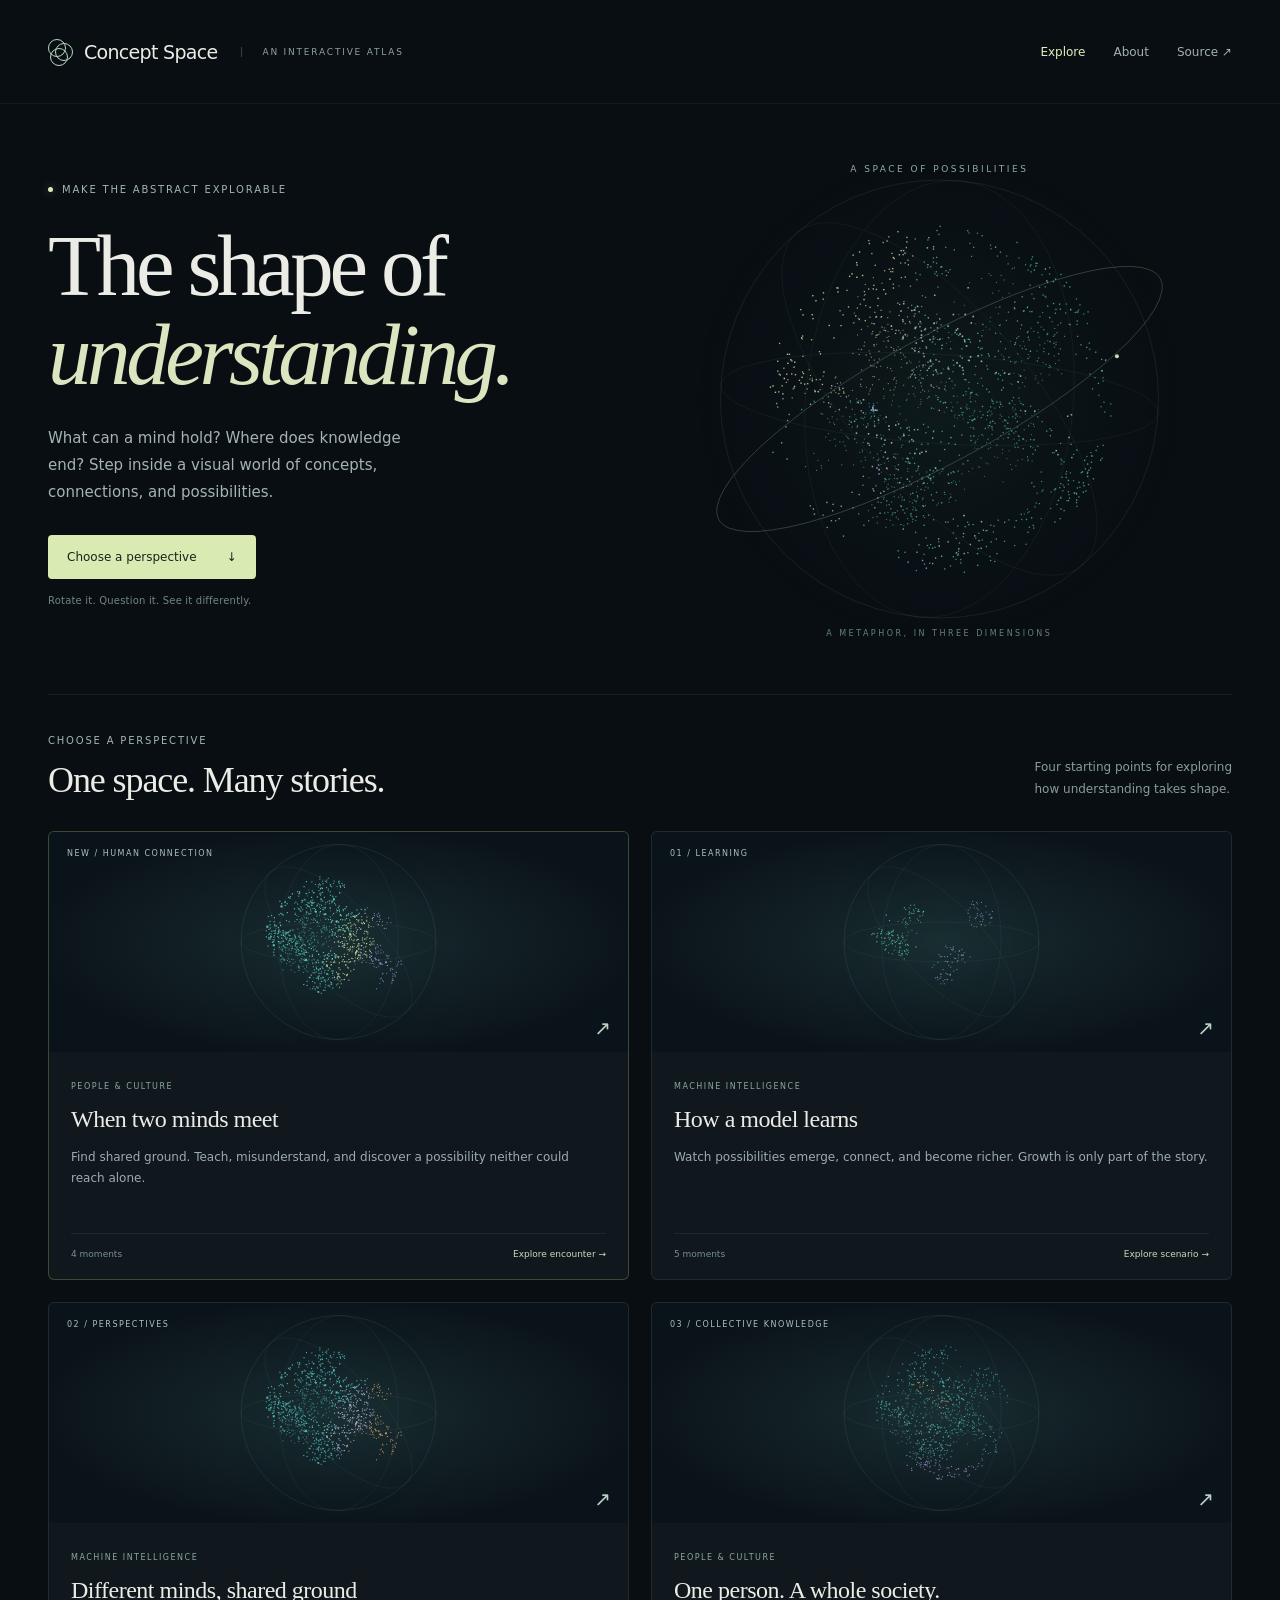
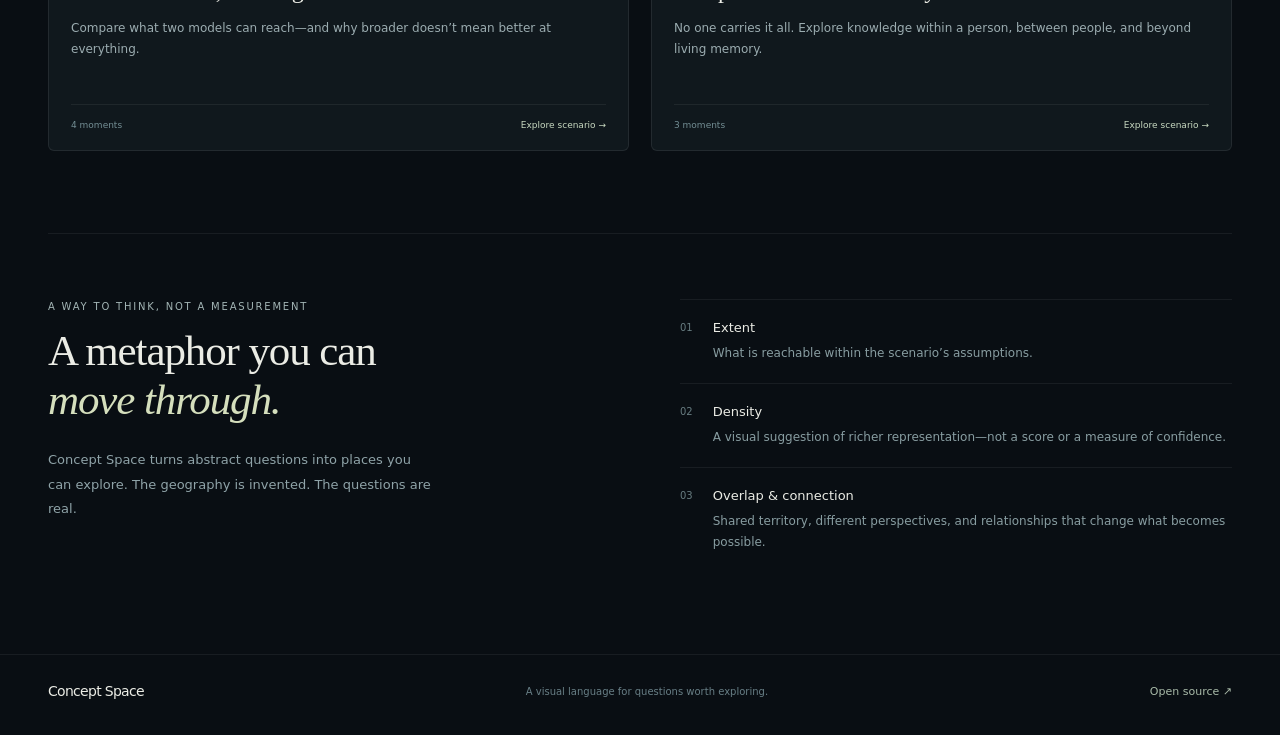
==== commit 65c53a11: "Build immersive glass-panel stories and a two-minds encounter" ====
--- a/index.html
+++ b/index.html
@@ -66,11 +66,37 @@
               <h2 id="collection-title">One space. Many stories.</h2>
             </div>
             <p>
-              Three starting points for exploring<br />how understanding takes
+              Four starting points for exploring<br />how understanding takes
               shape.
             </p>
           </div>
           <div class="scenario-grid">
+            <a
+              href="#encounter"
+              class="scenario-card encounter-card"
+              data-scenario="encounter"
+            >
+              <div class="card-art">
+                <canvas
+                  data-art="encounter"
+                  role="img"
+                  aria-label="Two minds sharing a connection to a newly reachable region"
+                ></canvas
+                ><span class="card-index">NEW / HUMAN CONNECTION</span
+                ><span class="card-arrow" aria-hidden="true">↗</span>
+              </div>
+              <div class="card-copy">
+                <span class="card-domain">PEOPLE &amp; CULTURE</span>
+                <h3>When two minds meet</h3>
+                <p>
+                  Find shared ground. Teach, misunderstand, and discover a
+                  possibility neither could reach alone.
+                </p>
+                <span class="card-meta"
+                  >4 moments <span>Explore encounter →</span></span
+                >
+              </div>
+            </a>
             <a href="#training" class="scenario-card" data-scenario="training"
               ><div class="card-art">
                 <canvas
@@ -193,6 +219,7 @@
           </div>
           <label class="scenario-picker"
             >Change perspective<select id="scenario-picker">
+              <option value="encounter">When two minds meet</option>
               <option value="training">How a model learns</option>
               <option value="comparison">Different minds, shared ground</option>
               <option value="society">One person. A whole society.</option>
@@ -217,8 +244,17 @@
               </div>
               <div class="annotation" id="label-a" hidden></div>
               <div class="annotation" id="label-b" hidden></div>
-              <div class="chapter" id="chapter">Islands of possibility</div>
-              <div class="event" id="event">
+              <svg class="note-leader" aria-hidden="true" hidden>
+                <line />
+                <circle r="3" />
+              </svg>
+              <div class="scene-note" id="scene-note" hidden>
+                <strong></strong><span></span>
+              </div>
+              <div class="chapter" id="chapter" hidden>
+                Islands of possibility
+              </div>
+              <div class="event" id="event" hidden>
                 Separate regions emerge within the larger space.
               </div>
               <span class="sr" id="description"
@@ -226,163 +262,244 @@
                 Training shows five illustrative changes during learning. Model
                 Comparison contrasts two fictional models. One Person / Society
                 separates individual knowledge, a living collective, and
-                external memory. The geometry is a metaphor, not measured data.
-                Drag to orbit, scroll to zoom, and use the labeled controls to
-                explore.</span
+                external memory. When two minds meet explores shared
+                understanding, teaching, misunderstanding, and discovery. The
+                geometry is a metaphor, not measured data. Drag to orbit, scroll
+                to zoom, and use the labeled controls to explore.</span
               >
             </div>
-            <div class="controls">
-              <div
-                class="view-switch"
-                role="group"
-                aria-label="Experience"
+            <section class="cinematic-story" aria-label="Scenario story">
+              <div class="story-topline">
+                <span class="kicker" id="story-context">THE STORY SO FAR</span
+                ><span id="story-count">01 / 04</span
+                ><button
+                  type="button"
+                  id="story-collapse"
+                  aria-expanded="true"
+                  aria-controls="story-detail"
+                >
+                  Hide story −
+                </button>
+              </div>
+              <div id="story-detail">
+                <div
+                  class="story-caption"
+                  aria-live="polite"
+                  aria-atomic="true"
+                >
+                  <h2 id="story-title"></h2>
+                  <p id="story-copy"></p>
+                  <p class="watch-cue">
+                    <span>WATCH FOR</span> <span id="story-notice"></span>
+                  </p>
+                </div>
+                <div class="story-progress" aria-hidden="true">
+                  <i id="story-progress-fill"></i>
+                </div>
+                <div class="story-toolbar">
+                  <div class="story-actions">
+                    <button
+                      type="button"
+                      id="story-prev"
+                      class="next-button"
+                      aria-label="Previous story moment"
+                    >
+                      ←
+                    </button>
+                    <button type="button" id="story-play" class="primary-link">
+                      Play moment <span aria-hidden="true">▶</span>
+                    </button>
+                    <button
+                      type="button"
+                      id="story-next"
+                      class="next-button"
+                      aria-label="Next story moment"
+                    >
+                      →
+                    </button>
+                  </div>
+                  <span id="story-status" role="status"
+                    >Paused · take your time</span
+                  ><label class="auto-advance"
+                    ><input
+                      type="checkbox"
+                      id="story-auto"
+                    />Auto-advance</label
+                  >
+                </div>
+                <div
+                  id="story-steps"
+                  class="story-steps"
+                  role="group"
+                  aria-label="Story moments"
+                ></div>
+              </div>
+              <p
+                class="collapsed-story-title"
+                id="collapsed-story-title"
                 hidden
-              >
-                <button type="button" id="comparison-mode" aria-pressed="true">
-                  Compare models</button
-                ><button type="button" id="training-mode" aria-pressed="false">
-                  Training story
-                </button>
-              </div>
-              <div class="view-switch" role="group" aria-label="Representation">
-                <button type="button" id="points-view" aria-pressed="true">
-                  Points</button
-                ><button type="button" id="surface-view" aria-pressed="false">
-                  Surface</button
-                ><span>Same space · same camera</span>
-              </div>
-              <div id="comparison-controls">
+              ></p>
+            </section>
+            <details class="scene-tools" id="scene-tools">
+              <summary>
+                Scene controls <span aria-hidden="true">＋</span>
+              </summary>
+              <div class="controls">
                 <div
-                  class="model-switch"
+                  class="view-switch"
                   role="group"
-                  aria-label="Model selection"
-                >
-                  <button type="button" data-model="a" aria-pressed="false">
-                    Model A</button
-                  ><button type="button" data-model="b" aria-pressed="false">
-                    Model B</button
-                  ><button type="button" data-model="both" aria-pressed="true">
-                    Both</button
-                  ><label for="region-filter"
-                    >Show
-                    <select id="region-filter">
-                      <option value="all">All regions</option>
-                      <option value="2">Shared reach</option>
-                      <option value="0">A only</option>
-                      <option value="1">B only</option>
-                    </select></label
-                  >
-                </div>
-                <p class="comparison-note">
-                  Illustrative models · shared coordinates · brightness and
-                  point concentration suggest density
-                </p>
-              </div>
-              <div id="society-controls" hidden>
-                <div
-                  class="model-switch"
-                  role="group"
-                  aria-label="Knowledge scope"
-                >
-                  <button type="button" data-scope="person" aria-pressed="true">
-                    One person</button
+                  aria-label="Experience"
+                  hidden
+                >
+                  <button
+                    type="button"
+                    id="comparison-mode"
+                    aria-pressed="true"
+                  >
+                    Compare models</button
                   ><button
                     type="button"
-                    data-scope="society"
+                    id="training-mode"
                     aria-pressed="false"
                   >
-                    Society</button
-                  ><button type="button" data-scope="both" aria-pressed="false">
-                    Together
+                    Training story
                   </button>
                 </div>
-                <label class="memory-toggle"
-                  ><input id="external-memory" type="checkbox" />Include
-                  external memory
-                  <span>Records, tools &amp; institutions</span></label
-                >
-              </div>
-              <div id="training-controls" hidden>
-                <div class="timeline-head">
-                  <label for="training">Training progression</label
-                  ><span id="phase" aria-live="polite">Early training</span>
-                </div>
-                <div class="transport">
-                  <button type="button" id="play">Pause</button
-                  ><input
-                    id="training"
-                    aria-label="Illustrative training progression"
-                    type="range"
-                    min="0"
-                    max="1000"
-                    value="160"
-                  />
-                </div>
                 <div
-                  class="chapters"
+                  class="view-switch"
                   role="group"
-                  aria-label="Training chapters"
-                >
-                  <button type="button" data-chapter="0">1 · Emerge</button
-                  ><button type="button" data-chapter="1">2 · Connect</button
-                  ><button type="button" data-chapter="2">3 · Enrich</button
-                  ><button type="button" data-chapter="3">4 · Fill gaps</button
-                  ><button type="button" data-chapter="4">5 · Fine-tune</button>
-                </div>
-              </div>
-              <div class="footer">
-                <span>Illustrative, not measured</span
-                ><label
-                  ><input
-                    type="checkbox"
-                    id="rotate"
-                    checked
-                  />Auto-orbit</label
-                ><span>Drag to orbit · scroll to zoom</span>
-              </div>
-            </div>
-          </div>
-          <aside class="story-panel" aria-label="Scenario guide">
-            <div class="story-topline">
-              <span class="kicker">A GUIDED PERSPECTIVE</span
-              ><span id="story-count">01 / 05</span>
-            </div>
-            <h2 id="story-title">Islands emerge</h2>
-            <p id="story-copy"></p>
-            <div class="story-actions">
-              <button type="button" id="story-play" class="primary-link">
-                Play story <span aria-hidden="true">▶</span></button
-              ><button
-                type="button"
-                id="story-next"
-                class="next-button"
-                aria-label="Next story moment"
-              >
-                →
-              </button>
-            </div>
-            <div
-              id="story-steps"
-              class="story-steps"
-              role="group"
-              aria-label="Story moments"
-            ></div>
-            <div class="notice">
-              <span class="kicker">LOOK CLOSER</span>
-              <p id="story-notice"></p>
-            </div>
-            <button type="button" id="free-explore" class="text-button">
-              Explore freely ↗
-            </button>
-            <details class="assumptions">
-              <summary>How to read this scene</summary>
-              <p id="scenario-assumptions"></p>
-              <p>
-                These shapes are illustrative. Their sizes, positions, and
-                densities are not measurements.
-              </p>
+                  aria-label="Representation"
+                >
+                  <button type="button" id="points-view" aria-pressed="true">
+                    Points</button
+                  ><button type="button" id="surface-view" aria-pressed="false">
+                    Surface</button
+                  ><span>Same space · same camera</span>
+                </div>
+                <div id="comparison-controls">
+                  <div
+                    class="model-switch"
+                    role="group"
+                    aria-label="Model selection"
+                  >
+                    <button type="button" data-model="a" aria-pressed="false">
+                      Model A</button
+                    ><button type="button" data-model="b" aria-pressed="false">
+                      Model B</button
+                    ><button
+                      type="button"
+                      data-model="both"
+                      aria-pressed="true"
+                    >
+                      Both</button
+                    ><label for="region-filter"
+                      >Show
+                      <select id="region-filter">
+                        <option value="all">All regions</option>
+                        <option value="2">Shared reach</option>
+                        <option value="0">A only</option>
+                        <option value="1">B only</option>
+                      </select></label
+                    >
+                  </div>
+                  <p class="comparison-note">
+                    Illustrative models · shared coordinates · brightness and
+                    point concentration suggest density
+                  </p>
+                </div>
+                <div id="society-controls" hidden>
+                  <div
+                    class="model-switch"
+                    role="group"
+                    aria-label="Knowledge scope"
+                  >
+                    <button
+                      type="button"
+                      data-scope="person"
+                      aria-pressed="true"
+                    >
+                      One person</button
+                    ><button
+                      type="button"
+                      data-scope="society"
+                      aria-pressed="false"
+                    >
+                      Society</button
+                    ><button
+                      type="button"
+                      data-scope="both"
+                      aria-pressed="false"
+                    >
+                      Together
+                    </button>
+                  </div>
+                  <label class="memory-toggle"
+                    ><input id="external-memory" type="checkbox" />Include
+                    external memory
+                    <span>Records, tools &amp; institutions</span></label
+                  >
+                </div>
+                <div id="training-controls" hidden>
+                  <div class="timeline-head">
+                    <label for="training">Training progression</label
+                    ><span id="phase" aria-live="polite">Early training</span>
+                  </div>
+                  <div class="transport">
+                    <button type="button" id="play">Pause</button
+                    ><input
+                      id="training"
+                      aria-label="Illustrative training progression"
+                      type="range"
+                      min="0"
+                      max="1000"
+                      value="160"
+                    />
+                  </div>
+                  <div
+                    class="chapters"
+                    role="group"
+                    aria-label="Training chapters"
+                  >
+                    <button type="button" data-chapter="0">1 · Emerge</button
+                    ><button type="button" data-chapter="1">2 · Connect</button
+                    ><button type="button" data-chapter="2">3 · Enrich</button
+                    ><button type="button" data-chapter="3">
+                      4 · Fill gaps</button
+                    ><button type="button" data-chapter="4">
+                      5 · Fine-tune
+                    </button>
+                  </div>
+                </div>
+                <div class="footer">
+                  <label
+                    ><input type="checkbox" id="scene-notes" checked />Scene
+                    notes</label
+                  >
+                  <span>Illustrative, not measured</span
+                  ><label
+                    ><input
+                      type="checkbox"
+                      id="rotate"
+                      checked
+                    />Auto-orbit</label
+                  ><span>Drag to orbit · scroll to zoom</span>
+                </div>
+              </div>
+              <div class="story-extras">
+                <button type="button" id="free-explore" class="text-button">
+                  Explore freely ↗
+                </button>
+                <details class="assumptions">
+                  <summary>How to read this scene</summary>
+                  <p id="scenario-assumptions"></p>
+                  <p>
+                    These shapes are illustrative. Their sizes, positions, and
+                    densities are not measurements.
+                  </p>
+                </details>
+              </div>
             </details>
-          </aside>
+          </div>
         </div>
         <div class="viewer-end">
           <span>There’s more than one way to see it.</span
@@ -403,6 +520,8 @@
     <script src="vendor/three/three.min.js"></script>
     <script src="src/comparison.js"></script>
     <script src="src/society.js"></script>
+    <script src="src/encounter.js"></script>
+    <script src="src/story-clock.js"></script>
     <script src="src/app.js"></script>
     <script src="src/site.js"></script>
   </body>
--- a/src/site.css
+++ b/src/site.css
@@ -583,10 +583,6 @@
   color: #79929a;
   margin-left: auto;
 }
-.story-panel {
-  padding: 24px 0 0;
-  border-top: 1px solid #45594d;
-}
 .story-topline {
   display: flex;
   gap: 8px;
@@ -601,21 +597,6 @@
   font-size: 9px;
   color: #8ca088;
   font-variant-numeric: tabular-nums;
-}
-.story-panel h2 {
-  font-family: var(--serif);
-  font-size: 28px;
-  line-height: 1.15;
-  font-weight: 400;
-  margin: 25px 0 15px;
-  letter-spacing: -0.6px;
-}
-.story-panel > p {
-  font-size: 12px;
-  line-height: 1.9;
-  color: #a2b4b5;
-  min-height: 105px;
-  margin-bottom: 24px;
 }
 .story-actions {
   display: flex;
@@ -664,22 +645,6 @@
 .story-step[aria-pressed="true"] span {
   color: #d6e5b9;
 }
-.notice {
-  padding: 15px;
-  border-left: 1px solid #78895d;
-  background: #bed99a06;
-}
-.notice .kicker {
-  font-size: 8px;
-  letter-spacing: 1.4px;
-  color: #b4c59e;
-}
-.notice p {
-  font-size: 11px;
-  line-height: 1.8;
-  margin: 10px 0 0;
-  color: #8fa7a9;
-}
 .text-button {
   border: 0;
   background: transparent;
@@ -769,9 +734,6 @@
   .stage {
     height: 500px;
   }
-  .story-panel {
-    padding-top: 18px;
-  }
   .viewer-heading h1 {
     font-size: 35px;
   }
@@ -859,36 +821,10 @@
   .viewer-grid {
     grid-template-columns: 1fr;
   }
-  .story-panel {
-    display: grid;
-    grid-template-columns: 1fr 1fr;
-    gap: 0 24px;
-    padding-top: 20px;
-  }
-  .story-topline,
-  .story-panel h2,
-  .story-panel > p,
-  .story-actions {
-    grid-column: 1;
-  }
-  .story-panel h2 {
-    margin: 17px 0 12px;
-  }
-  .story-panel > p {
-    min-height: 0;
-  }
   .story-steps {
     grid-column: 2;
     grid-row: 1 / span 4;
     margin: 0;
-  }
-  .notice,
-  .text-button,
-  .assumptions {
-    grid-column: 1 / -1;
-  }
-  .notice {
-    margin-top: 22px;
   }
   .stage {
     height: 540px;
@@ -1076,18 +1012,8 @@
     font-size: 8px;
     padding: 4px 5px;
   }
-  .story-panel {
-    display: block;
-  }
-  .story-panel h2 {
-    font-size: 28px;
-  }
   .story-steps {
     margin-top: 22px;
-  }
-  .story-panel > p {
-    font-size: 12px;
-    min-height: 0;
   }
   .story-topline .kicker {
     font-size: 9px;
@@ -1101,12 +1027,6 @@
   }
   .story-actions button {
     min-height: 44px;
-  }
-  .notice {
-    padding: 16px;
-  }
-  .notice p {
-    font-size: 12px;
   }
   .text-button {
     font-size: 11px;
@@ -1209,3 +1129,849 @@
 .comparison-note {
   font-size: 10px;
 }
+
+/* Shared story typography and controls. */
+.scenario-grid {
+  grid-template-columns: repeat(2, minmax(0, 1fr));
+}
+.encounter-card {
+  border-color: #70895770;
+}
+.viewer-grid {
+  display: block;
+}
+.viewer-open .site-header {
+  height: 78px;
+}
+.viewer-heading {
+  padding: 20px 0;
+}
+.viewer-heading .back-link {
+  margin-bottom: 14px;
+}
+.viewer-heading h1 {
+  font-size: 36px;
+}
+#idea-study .stage {
+  height: clamp(360px, 47svh, 480px);
+  border-radius: 8px 8px 0 0;
+  border-bottom: 0;
+}
+.stage .eyebrow {
+  top: 18px;
+  font-size: 10px;
+}
+.stage .universe-label {
+  top: auto;
+  bottom: 17px;
+  font-size: 9px;
+}
+.stage .model-legend,
+.stage .legend {
+  top: 48px;
+  font-size: 11px;
+}
+.swatch-mara {
+  background: #62d9cb;
+}
+.swatch-eli {
+  background: #b5a0f3;
+}
+.swatch-together {
+  background: #dcebb1;
+}
+.cinematic-story {
+  background: #101c23;
+  border: 1px solid #293a41;
+  border-radius: 0 0 8px 8px;
+  padding: 22px 28px 0;
+}
+.cinematic-story .story-topline .kicker {
+  font-size: 10px;
+  color: #c4d5ad;
+  letter-spacing: 1.6px;
+}
+.cinematic-story .story-topline > span:last-child {
+  font-size: 11px;
+}
+.story-caption {
+  max-width: 890px;
+  min-height: 143px;
+}
+.story-caption h2 {
+  font-family: var(--serif);
+  font-size: clamp(25px, 3vw, 34px);
+  line-height: 1.16;
+  font-weight: 400;
+  letter-spacing: -0.5px;
+  margin: 11px 0 10px;
+  color: #ecf0e4;
+}
+#story-copy {
+  font-size: 14px;
+  line-height: 1.7;
+  color: #b7c8cd;
+  margin: 0;
+  max-width: 80ch;
+}
+.watch-cue {
+  display: flex;
+  align-items: baseline;
+  gap: 12px;
+  color: #d3dfbc;
+  margin: 12px 0 18px;
+  font-size: 12px;
+  line-height: 1.6;
+}
+.watch-cue > span:first-child {
+  font-size: 9px;
+  letter-spacing: 1.5px;
+  flex-shrink: 0;
+}
+.story-progress {
+  height: 2px;
+  background: #ffffff09;
+  margin-top: 12px;
+}
+.story-progress i {
+  display: block;
+  height: 2px;
+  background: #aebf87;
+  width: 100%;
+}
+.story-toolbar {
+  display: flex;
+  gap: 18px;
+  align-items: center;
+  flex-wrap: wrap;
+  padding-top: 16px;
+}
+.story-actions {
+  flex-shrink: 0;
+}
+.story-actions .primary-link {
+  font-size: 12px;
+  min-width: 155px;
+  justify-content: space-between;
+  padding: 12px 16px;
+}
+.story-actions .next-button {
+  min-height: 42px;
+}
+.story-actions button:disabled {
+  opacity: 0.35;
+  cursor: default;
+}
+#story-status {
+  color: #9cafb4;
+  font-size: 11px;
+}
+.auto-advance {
+  display: flex;
+  align-items: center;
+  gap: 7px;
+  margin-left: auto;
+  font-size: 11px;
+  color: #c1cfcb;
+}
+.auto-advance input,
+#scene-notes,
+#rotate {
+  accent-color: #d6e5b4;
+  width: 14px;
+  height: 14px;
+}
+.cinematic-story .story-steps {
+  display: flex;
+  gap: 16px;
+  margin: 19px 0 0;
+}
+.cinematic-story .story-step {
+  width: auto;
+  flex: 1;
+  border-bottom: 2px solid transparent;
+  padding: 12px 0 15px;
+  font-size: 12px;
+  line-height: 1.45;
+}
+.cinematic-story .story-step span {
+  font-size: 10px;
+}
+.cinematic-story .story-step[aria-pressed="true"] {
+  border-bottom-color: #c6d9a2;
+}
+#idea-study .controls {
+  padding: 20px 2px 0;
+}
+#idea-study .footer {
+  font-size: 11px;
+  gap: 15px;
+  justify-content: flex-start;
+  flex-wrap: wrap;
+}
+#idea-study .footer > span:last-child {
+  margin-left: auto;
+}
+#idea-study .footer label {
+  gap: 6px;
+}
+.story-extras {
+  display: flex;
+  align-items: baseline;
+  gap: 30px;
+  border-top: 1px solid #ffffff12;
+  margin-top: 15px;
+}
+.story-extras .text-button {
+  font-size: 12px;
+  white-space: nowrap;
+}
+.story-extras .assumptions {
+  border: 0;
+  padding: 0;
+  max-width: 760px;
+  font-size: 12px;
+}
+.scene-note {
+  position: absolute;
+  z-index: 2;
+  width: 190px;
+  background: #14242ef5;
+  border: 1px solid #536773;
+  border-radius: 5px;
+  padding: 11px 13px;
+  pointer-events: none;
+  box-shadow: 0 8px 24px #0002;
+}
+.scene-note strong {
+  display: block;
+  font-size: 10px;
+  font-weight: 500;
+  text-transform: uppercase;
+  letter-spacing: 1px;
+  color: #d6e4b4;
+  margin-bottom: 6px;
+}
+.scene-note span {
+  display: block;
+  font-size: 12px;
+  line-height: 1.5;
+  color: #c8d7dc;
+}
+.note-leader {
+  position: absolute;
+  inset: 0;
+  width: 100%;
+  height: 100%;
+  pointer-events: none;
+  z-index: 1;
+}
+.note-leader line {
+  stroke: #bacdae;
+  stroke-width: 1;
+  opacity: 0.7;
+}
+.note-leader circle {
+  fill: #e1ecb9;
+}
+@media (max-width: 760px) {
+  .scenario-grid {
+    grid-template-columns: 1fr;
+  }
+  .cinematic-story {
+    padding: 20px 20px 0;
+  }
+  .cinematic-story .story-step {
+    font-size: 11px;
+    gap: 5px;
+  }
+  .cinematic-story .story-steps {
+    gap: 8px;
+  }
+  .story-caption {
+    min-height: 175px;
+  }
+  .story-toolbar {
+    gap: 12px;
+  }
+  #story-status {
+    order: 3;
+    width: 100%;
+  }
+  .scene-note {
+    width: 163px;
+  }
+}
+@media (max-width: 520px) {
+  .viewer-heading h1 {
+    font-size: 30px;
+  }
+  #idea-study .stage {
+    height: 330px;
+  }
+  .stage .eyebrow {
+    font-size: 8px;
+  }
+  .stage .model-legend,
+  .stage .legend {
+    font-size: 10px;
+    top: 46px;
+    gap: 10px;
+    flex-wrap: wrap;
+    right: 12px;
+  }
+  .stage .universe-label {
+    font-size: 8px;
+  }
+  .cinematic-story {
+    padding: 18px 16px 0;
+  }
+  .story-caption {
+    min-height: 235px;
+  }
+  #story-copy {
+    font-size: 13px;
+    line-height: 1.7;
+  }
+  .watch-cue {
+    display: block;
+    font-size: 12px;
+  }
+  .watch-cue > span:first-child {
+    display: block;
+    margin-bottom: 3px;
+  }
+  .story-actions {
+    width: 100%;
+  }
+  .story-actions .primary-link {
+    flex: 1;
+    min-width: 0;
+  }
+  .auto-advance {
+    margin-left: 0;
+  }
+  #story-status {
+    order: 0;
+    width: auto;
+    flex: 1;
+    font-size: 10px;
+  }
+  .cinematic-story .story-steps {
+    display: grid;
+    grid-template-columns: 1fr 1fr;
+    gap: 0 12px;
+    margin-top: 10px;
+  }
+  .cinematic-story .story-step {
+    min-height: 44px;
+    padding: 10px 0;
+  }
+  .scene-note {
+    width: 140px;
+    padding: 9px 10px;
+  }
+  .scene-note strong {
+    font-size: 9px;
+  }
+  .scene-note span {
+    font-size: 11px;
+  }
+  #idea-study .footer > span:last-child {
+    width: 100%;
+    margin-left: 0;
+  }
+  .story-extras {
+    flex-wrap: wrap;
+    gap: 0;
+  }
+  .story-extras .assumptions {
+    padding-bottom: 15px;
+  }
+}
+
+/* Immersive viewer: one full-screen world with movable attention, not a boxed plot. */
+body.viewer-open {
+  overflow: hidden;
+}
+.viewer-open > .site-header,
+.viewer-open > .site-footer {
+  display: none;
+}
+.viewer-open main {
+  max-width: none;
+  padding: 0;
+}
+#viewer-screen {
+  position: fixed;
+  inset: 0;
+  width: 100%;
+  height: 100dvh;
+  z-index: 5;
+}
+#viewer-screen .viewer-end {
+  display: none;
+}
+#idea-study .stage {
+  position: absolute;
+  inset: 0;
+  width: 100%;
+  height: 100%;
+  border: 0;
+  border-radius: 0;
+  background: radial-gradient(
+    ellipse at 50% 43%,
+    #19333c 0,
+    #101f29 35%,
+    #09121b 72%,
+    #070d13 100%
+  );
+}
+.viewer-heading {
+  position: absolute;
+  top: 0;
+  left: 0;
+  right: 0;
+  z-index: 5;
+  padding: 23px 28px;
+  margin: 0;
+  align-items: start;
+  pointer-events: none;
+  background: linear-gradient(#08121ad9, #08121a00);
+}
+.viewer-heading > * {
+  pointer-events: auto;
+}
+.viewer-heading .back-link {
+  margin: 0 0 13px;
+  font-size: 11px;
+  color: #afc4c8;
+}
+.viewer-heading .kicker {
+  font-size: 9px;
+  margin: 0 0 7px;
+}
+.viewer-heading h1 {
+  font-size: 29px;
+  text-shadow: 0 2px 16px #08121a;
+}
+.scenario-picker {
+  margin: 0;
+  font-size: 10px;
+}
+.scenario-picker select {
+  background: #172a34b8;
+  border-color: #ffffff20;
+  backdrop-filter: blur(16px);
+  -webkit-backdrop-filter: blur(16px);
+  min-width: 228px;
+}
+.scenario-picker option {
+  background: #12222c;
+  color: #dce8e7;
+}
+.stage .eyebrow {
+  display: none;
+}
+.stage .model-legend,
+.stage .legend {
+  top: 142px;
+  left: 28px;
+  z-index: 3;
+  font-size: 12px;
+  color: #d0dedf;
+  text-shadow: 0 1px 10px #05111d;
+}
+.stage .universe-label {
+  top: auto;
+  bottom: 22px;
+  left: auto;
+  right: 28px;
+  width: auto;
+  font-size: 9px;
+  transform: none;
+}
+.cinematic-story,
+.scene-tools,
+.scene-note {
+  background: #10212b99;
+  border: 1px solid #b8d4d12d;
+  box-shadow:
+    inset 0 1px 0 #ecfff00d,
+    0 16px 70px #0003;
+  backdrop-filter: blur(22px) saturate(125%);
+  -webkit-backdrop-filter: blur(22px) saturate(125%);
+}
+.cinematic-story {
+  position: absolute;
+  z-index: 4;
+  left: 28px;
+  bottom: 26px;
+  width: min(780px, calc(100% - 340px));
+  padding: 18px 23px 0;
+  border-radius: 14px;
+  max-height: calc(100dvh - 195px);
+  overflow-y: auto;
+  scrollbar-width: thin;
+  scrollbar-color: #54736d transparent;
+}
+.story-topline {
+  gap: 16px;
+}
+.cinematic-story .story-topline > span:nth-child(2) {
+  margin-left: auto;
+  color: #b6c9be;
+  font-size: 11px;
+  font-variant-numeric: tabular-nums;
+}
+#story-collapse {
+  border: 0;
+  background: #cde4de0a;
+  color: #bfd0cd;
+  border-radius: 5px;
+  font-size: 11px;
+  padding: 6px 9px;
+  cursor: pointer;
+}
+.story-caption {
+  min-height: 0;
+}
+.story-caption h2 {
+  font-size: clamp(24px, 2.1vw, 31px);
+  margin: 10px 0;
+}
+#story-copy {
+  font-size: 13px;
+  color: #c0d1d3;
+  line-height: 1.65;
+  max-width: 77ch;
+}
+.watch-cue {
+  margin-bottom: 12px;
+  font-size: 12px;
+}
+.story-progress {
+  margin-top: 9px;
+}
+.story-toolbar {
+  padding-top: 12px;
+  gap: 12px;
+}
+.story-actions .primary-link {
+  min-width: 135px;
+  padding: 10px 12px;
+  font-size: 11px;
+}
+.story-actions .next-button {
+  min-height: 36px;
+  width: 34px;
+}
+#story-status {
+  font-size: 10px;
+}
+.auto-advance {
+  font-size: 10px;
+}
+.cinematic-story .story-steps {
+  margin-top: 10px;
+  gap: 13px;
+}
+.cinematic-story .story-step {
+  font-size: 11px;
+  padding: 10px 0 13px;
+  gap: 6px;
+}
+.cinematic-story .story-step span {
+  font-size: 9px;
+}
+.collapsed-story-title {
+  margin: 10px 0 18px;
+  font-family: var(--serif);
+  color: #e1e8dc;
+  font-size: 22px;
+}
+.scene-tools {
+  position: absolute;
+  z-index: 6;
+  top: 114px;
+  right: 28px;
+  width: 250px;
+  border-radius: 12px;
+  padding: 0 17px;
+  max-height: calc(100dvh - 163px);
+  overflow-y: auto;
+  scrollbar-width: thin;
+  scrollbar-color: #54736d transparent;
+}
+.scene-tools > summary {
+  padding: 15px 0;
+  font-size: 12px;
+  color: #d6e2dc;
+  cursor: pointer;
+  list-style: none;
+  display: flex;
+  align-items: center;
+  justify-content: space-between;
+}
+.scene-tools > summary span {
+  font-size: 16px;
+  color: #9cafb4;
+}
+.scene-tools > summary::-webkit-details-marker {
+  display: none;
+}
+.scene-tools[open] > summary span {
+  transform: rotate(45deg);
+}
+.scene-tools[open] > summary {
+  border-bottom: 1px solid #ffffff12;
+}
+#idea-study .scene-tools .controls {
+  padding: 15px 0 0;
+}
+.scene-tools .view-switch {
+  flex-wrap: wrap;
+}
+.scene-tools .view-switch span {
+  display: none;
+}
+.scene-tools .view-switch button {
+  flex: 1;
+}
+.scene-tools .model-switch {
+  flex-wrap: wrap;
+}
+.scene-tools .model-switch button {
+  padding: 10px;
+  font-size: 10px;
+  flex: 1;
+}
+.scene-tools .model-switch label {
+  width: 100%;
+  margin: 9px 0 0;
+}
+.scene-tools .model-switch select {
+  flex: 1;
+  background: #142832;
+}
+.scene-tools .view-switch button,
+.scene-tools .model-switch button {
+  background: #1227328c;
+  border-color: #a5c9bf25;
+}
+.scene-tools button[aria-pressed="true"] {
+  background: #d9eab3;
+  color: #152018;
+}
+.scene-tools .comparison-note {
+  font-size: 10px;
+}
+#idea-study .scene-tools .footer {
+  margin-top: 17px;
+  font-size: 11px;
+  gap: 13px;
+}
+.scene-tools .footer label {
+  width: 100%;
+}
+.scene-tools .footer > span {
+  color: #9eb6bf;
+  font-size: 10px;
+}
+.scene-tools .story-extras {
+  margin-top: 8px;
+  display: block;
+}
+.scene-tools .story-extras .text-button {
+  padding: 14px 0;
+  font-size: 11px;
+}
+.scene-tools .assumptions {
+  padding-bottom: 16px;
+  font-size: 11px;
+}
+.scene-tools .timeline-head {
+  gap: 6px;
+  flex-wrap: wrap;
+}
+.scene-tools .transport input {
+  min-width: 0;
+  width: 100%;
+}
+.scene-tools .memory-toggle span {
+  margin: 0;
+}
+.scene-note {
+  width: 174px;
+  border-radius: 9px;
+}
+@media (max-width: 1000px) {
+  .cinematic-story {
+    width: min(700px, calc(100% - 56px));
+  }
+  .scene-tools {
+    width: 225px;
+  }
+  .stage .model-legend,
+  .stage .legend {
+    font-size: 11px;
+  }
+}
+@media (max-width: 600px) {
+  .viewer-heading {
+    padding: 17px 16px;
+    display: block;
+  }
+  .viewer-heading .back-link {
+    margin-bottom: 10px;
+  }
+  .viewer-heading .kicker {
+    display: none;
+  }
+  .viewer-heading h1 {
+    font-size: 25px;
+    max-width: none;
+  }
+  .viewer-heading .scenario-picker {
+    position: absolute;
+    top: 17px;
+    right: 16px;
+    font-size: 0;
+  }
+  .scenario-picker select {
+    font-size: 11px;
+    width: 148px;
+    min-width: 0;
+    max-width: 148px;
+    min-height: 31px;
+    padding: 7px;
+    margin-top: 0;
+  }
+  .stage .model-legend,
+  .stage .legend {
+    top: 102px;
+    left: 16px;
+    right: 150px;
+    font-size: 10px;
+    gap: 7px 12px;
+  }
+  .stage .universe-label {
+    right: 16px;
+    bottom: auto;
+    top: 158px;
+    font-size: 7px;
+    letter-spacing: 1px;
+  }
+  .scene-tools {
+    top: 94px;
+    right: 16px;
+    width: 139px;
+    padding: 0 12px;
+    max-height: calc(100dvh - 116px);
+  }
+  .scene-tools[open] {
+    width: 225px;
+    max-height: calc(52dvh - 110px);
+  }
+  .scene-tools > summary {
+    font-size: 11px;
+    padding: 12px 0;
+  }
+  .cinematic-story {
+    bottom: max(12px, env(safe-area-inset-bottom));
+    left: 12px;
+    width: calc(100% - 24px);
+    padding: 14px 16px 0;
+    max-height: 48dvh;
+    border-radius: 12px;
+  }
+  .cinematic-story .story-topline .kicker {
+    font-size: 8px;
+    letter-spacing: 1px;
+  }
+  .story-topline {
+    gap: 8px;
+  }
+  #story-collapse {
+    font-size: 10px;
+    padding: 7px;
+  }
+  .story-caption h2 {
+    font-size: 24px;
+  }
+  #story-copy {
+    font-size: 12px;
+  }
+  .watch-cue {
+    font-size: 11px;
+  }
+  .story-toolbar {
+    gap: 10px;
+  }
+  .story-actions {
+    width: 100%;
+  }
+  .story-actions .next-button {
+    min-height: 42px;
+    width: 40px;
+  }
+  .cinematic-story .story-steps {
+    grid-template-columns: 1fr 1fr;
+    gap: 0 14px;
+  }
+  .cinematic-story .story-step {
+    min-height: 42px;
+  }
+  .collapsed-story-title {
+    font-size: 20px;
+    margin-bottom: 14px;
+  }
+  .scene-note {
+    width: 137px;
+  }
+}
+@media (max-height: 570px) and (min-width: 601px) {
+  .viewer-heading {
+    padding: 14px 22px;
+  }
+  .viewer-heading h1 {
+    font-size: 22px;
+  }
+  .viewer-heading .kicker {
+    display: none;
+  }
+  .stage .model-legend,
+  .stage .legend {
+    top: 94px;
+  }
+  .cinematic-story {
+    bottom: 14px;
+    max-height: 54dvh;
+    width: calc(100% - 290px);
+    left: 22px;
+  }
+  .scene-tools {
+    right: 22px;
+    top: 94px;
+    width: 230px;
+    max-height: calc(100dvh - 112px);
+  }
+}
+@supports not (backdrop-filter: blur(1px)) {
+  .cinematic-story,
+  .scene-tools,
+  .scene-note {
+    background: #10212bf5;
+  }
+}
+@media (max-width: 600px) {
+  .stage .model-legend span,
+  .stage .legend .key {
+    white-space: normal;
+    line-height: 1.5;
+  }
+  .stage .model-legend i,
+  .stage .legend i {
+    flex-shrink: 0;
+  }
+}
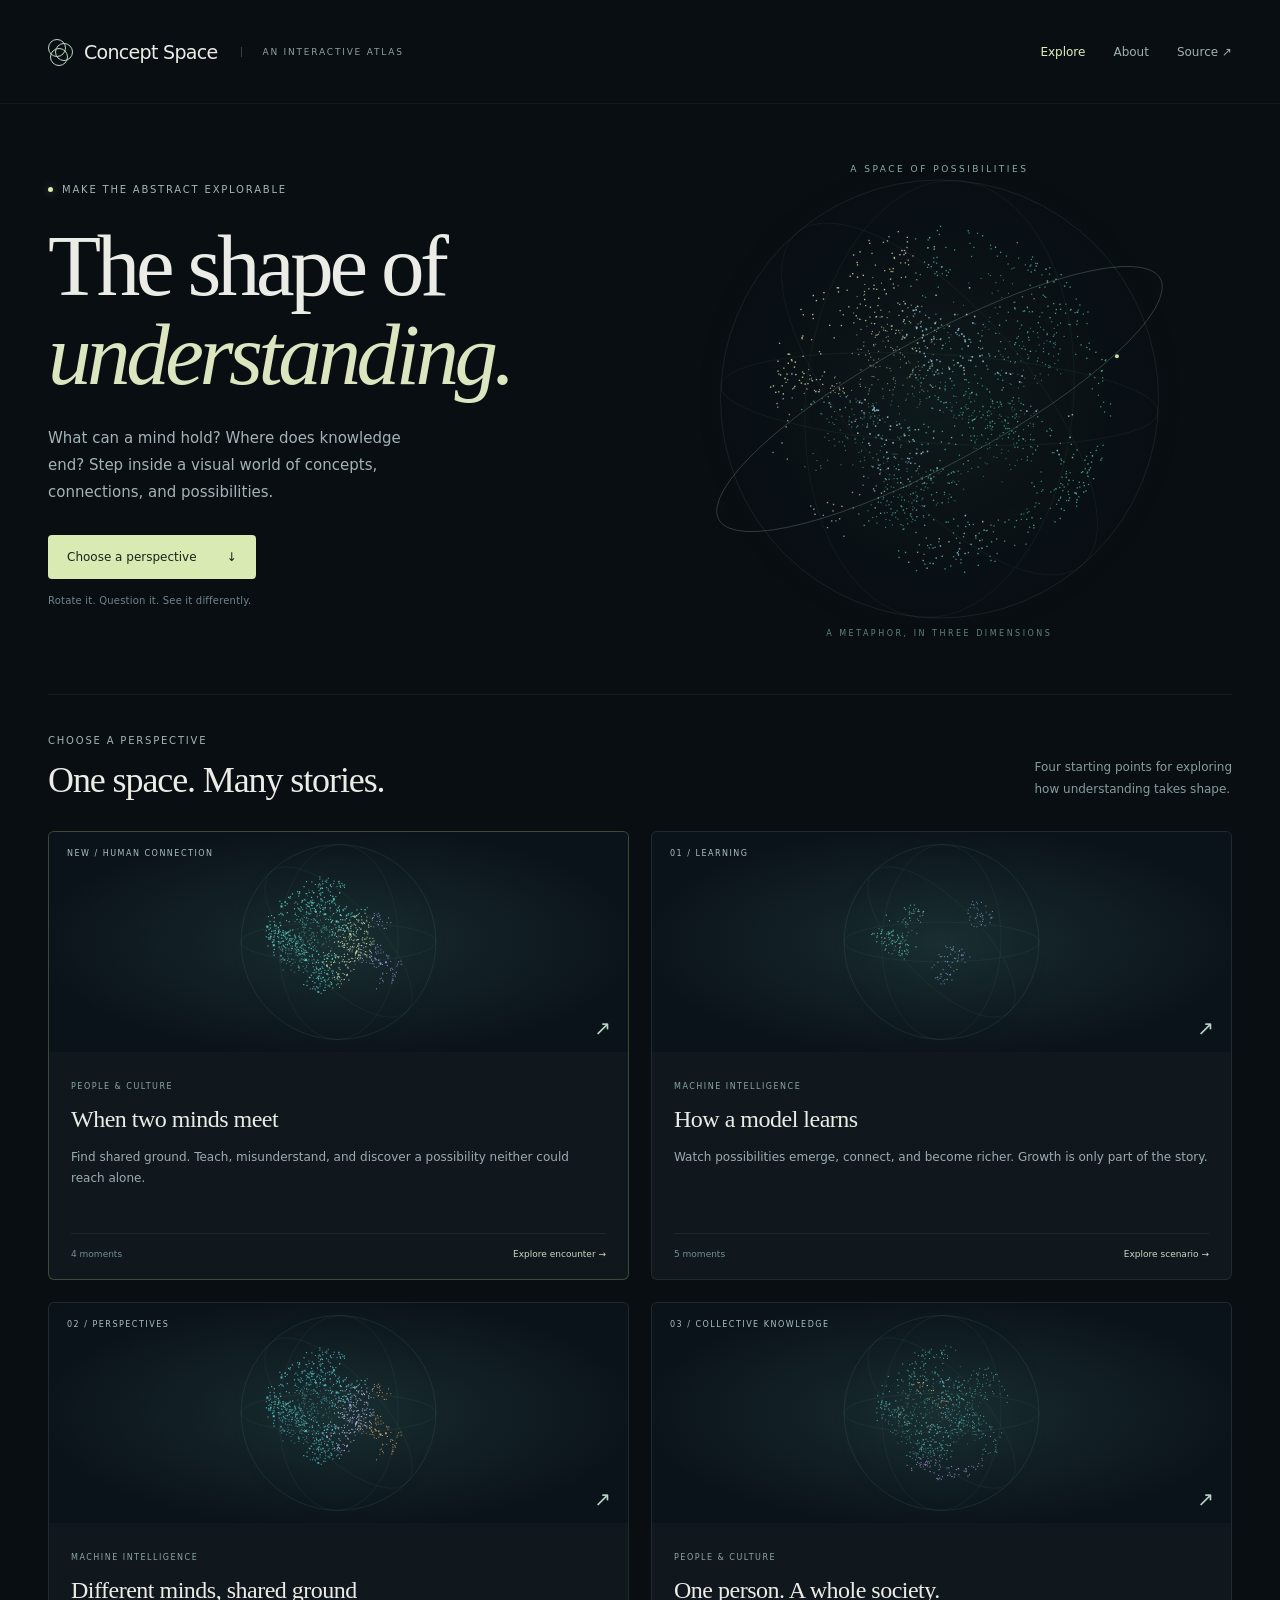
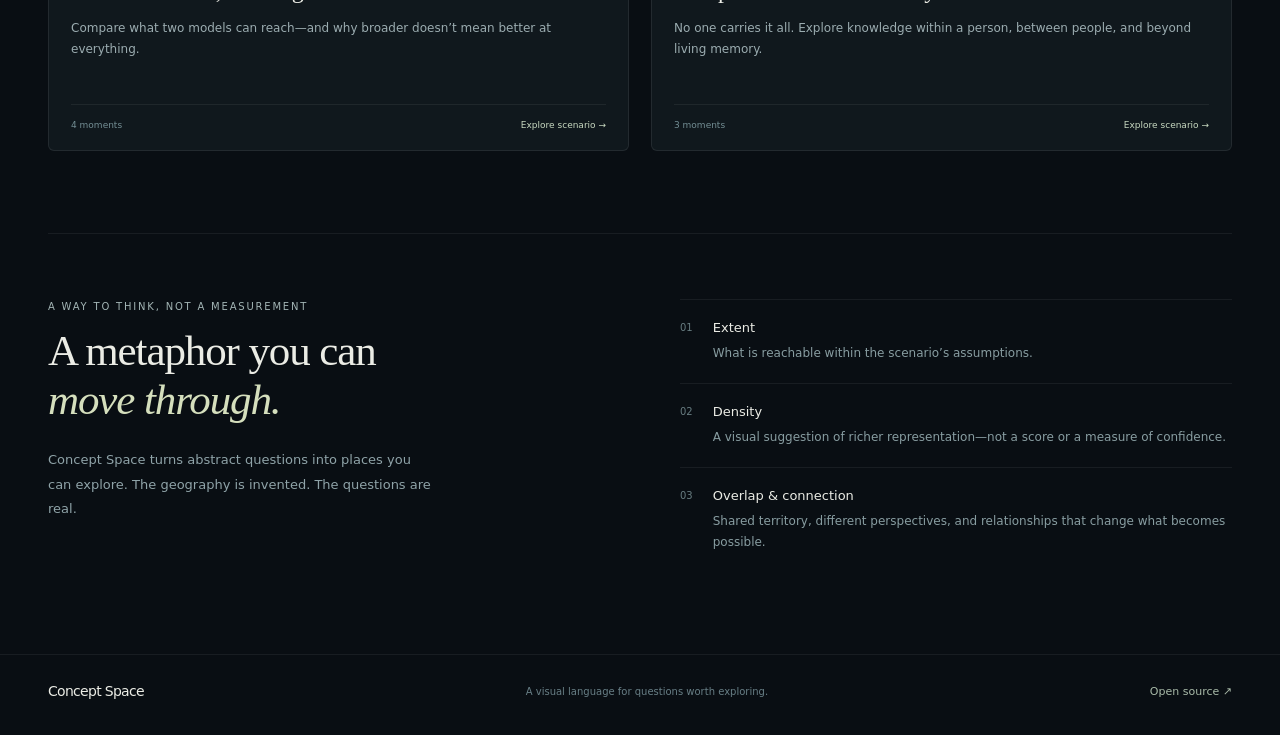
==== commit 250e3421: "Capture Everything Is Search direction and independent model handoff Include the reviewed Concept Sp" ====
--- a/index.html
+++ b/index.html
@@ -230,7 +230,7 @@
           <div id="idea-study">
             <div class="stage" id="scene">
               <div class="eyebrow">Concept Space / training story</div>
-              <div class="universe-label">THE SPACE OF POSSIBLE CONCEPTS</div>
+              <div class="universe-label">THE SPACE OF POSSIBLE CONCEPTS · REACH INCLUDES POSSIBILITIES NEVER EXPRESSED</div>
               <div class="legend">
                 <span class="key"
                   ><i></i
@@ -403,8 +403,7 @@
                     >
                   </div>
                   <p class="comparison-note">
-                    Illustrative models · shared coordinates · brightness and
-                    point concentration suggest density
+                    Illustrative models · shared coordinates · points show richness; surfaces show reach
                   </p>
                 </div>
                 <div id="society-controls" hidden>
--- a/src/site.css
+++ b/src/site.css
@@ -1975,3 +1975,170 @@
     flex-shrink: 0;
   }
 }
+
+/* Landscape: two vertical glass rails leave the world open from top to bottom. */
+@media (min-width: 701px) and (orientation: landscape) {
+  #viewer-screen {
+    --story-rail: clamp(260px, 23vw, 330px);
+    --tools-rail: clamp(200px, 18vw, 250px);
+    --rail-top: 122px;
+    --rail-inset: 24px;
+  }
+  .cinematic-story {
+    top: var(--rail-top);
+    left: var(--rail-inset);
+    bottom: 24px;
+    width: var(--story-rail);
+    max-height: none;
+    padding: 17px 19px;
+    border-radius: 13px;
+  }
+  .cinematic-story.is-collapsed {
+    bottom: auto;
+  }
+  .cinematic-story .story-topline {
+    flex-wrap: wrap;
+    gap: 9px;
+  }
+  .cinematic-story .story-topline .kicker {
+    font-size: 9px;
+    letter-spacing: 1.2px;
+  }
+  #story-collapse {
+    font-size: 10px;
+    padding: 5px 7px;
+  }
+  .story-caption h2 {
+    font-size: 26px;
+    line-height: 1.17;
+    margin: 16px 0 12px;
+  }
+  #story-copy {
+    font-size: 13px;
+    line-height: 1.8;
+  }
+  .watch-cue {
+    display: block;
+    margin: 16px 0;
+    font-size: 12px;
+  }
+  .watch-cue > span:first-child {
+    display: block;
+    margin-bottom: 7px;
+  }
+  .story-toolbar {
+    gap: 12px;
+    padding-top: 17px;
+  }
+  .story-actions {
+    width: 100%;
+  }
+  .story-actions .primary-link {
+    flex: 1;
+    min-width: 0;
+  }
+  .story-actions .next-button {
+    min-height: 40px;
+  }
+  #story-status {
+    order: 0;
+    flex: none;
+    width: 100%;
+    font-size: 10px;
+  }
+  .auto-advance {
+    margin-left: 0;
+    font-size: 11px;
+  }
+  .cinematic-story .story-steps {
+    display: flex;
+    flex-direction: column;
+    gap: 0;
+    margin-top: 14px;
+  }
+  .cinematic-story .story-step {
+    flex: none;
+    width: 100%;
+    min-height: 38px;
+    padding: 9px 8px;
+    border-bottom: 1px solid #ffffff0c;
+    border-left: 2px solid transparent;
+    gap: 11px;
+    font-size: 12px;
+  }
+  .cinematic-story .story-step[aria-pressed="true"] {
+    border-bottom-color: #ffffff0c;
+    border-left-color: #d9eab3;
+    background: #d9eab309;
+  }
+  .collapsed-story-title {
+    margin-bottom: 0;
+  }
+  .scene-tools {
+    top: var(--rail-top);
+    right: var(--rail-inset);
+    width: var(--tools-rail);
+    max-height: calc(100dvh - var(--rail-top) - 24px);
+  }
+  .scene-tools[open] {
+    bottom: 24px;
+  }
+  .stage .model-legend,
+  .stage .legend {
+    top: calc(var(--rail-top) + 16px);
+    left: calc(var(--rail-inset) + var(--story-rail) + 26px);
+    right: calc(var(--rail-inset) + var(--tools-rail) + 26px);
+    flex-wrap: wrap;
+    gap: 9px 16px;
+    font-size: 11px;
+  }
+  .stage .universe-label {
+    right: auto;
+    left: 50%;
+    bottom: 26px;
+    transform: translateX(-50%);
+    white-space: nowrap;
+  }
+}
+@media (min-width: 701px) and (max-height: 600px) and (orientation: landscape) {
+  #viewer-screen {
+    --rail-top: 90px;
+    --rail-inset: 16px;
+    --story-rail: 240px;
+    --tools-rail: 190px;
+  }
+  .cinematic-story {
+    padding: 13px 15px;
+    bottom: 16px;
+  }
+  .story-caption h2 {
+    font-size: 23px;
+    margin: 14px 0 11px;
+  }
+  #story-copy {
+    font-size: 12px;
+  }
+  .scene-tools[open] {
+    bottom: 16px;
+  }
+  .stage .model-legend,
+  .stage .legend {
+    font-size: 10px;
+    left: calc(var(--rail-inset) + var(--story-rail) + 14px);
+    right: calc(var(--rail-inset) + var(--tools-rail) + 14px);
+  }
+}
+
+/* Keep shared membership consistent across scenarios and leaders above the canvas. */
+.swatch-shared { background: #dcebb1 !important; }
+.note-leader { z-index: 3; }
+.scene-note { z-index: 4; width: 166px; }
+.universe-label { max-width: calc(100% - 40px); text-align: center; }
+
+.density-detail { margin-top: 18px; padding: 12px; border: 1px solid #b8d4d12d; border-radius: 9px; background: #07161d99; }
+.density-detail strong { color: #dcebb1; font-size: 11px; font-weight: 500; }
+.density-pair { display: flex; gap: 12px; margin: 9px 0; }
+.density-pair figure { flex: 1; margin: 0; min-width: 0; }
+.density-pair svg { width: 100%; display: block; fill: #69e3d5; border: 1px solid #719b9c44; border-radius: 6px; }
+.density-pair figcaption, .density-detail small { color: #a9bdc3; font-size: 10px; line-height: 1.4; }
+.stage .universe-label { white-space: normal; width: max-content; max-width: min(620px, calc(100% - 48px)); }
